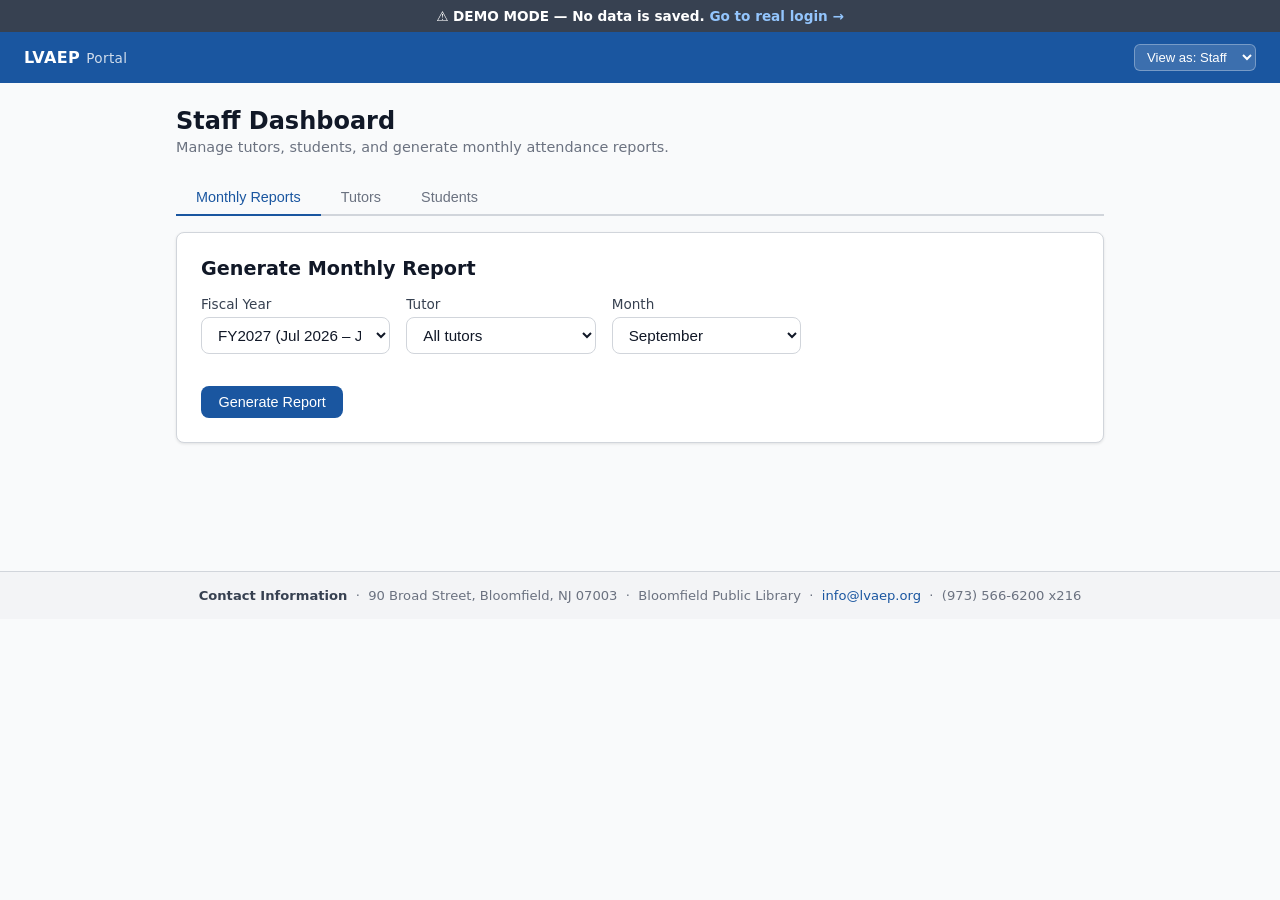
==== demo.html @ 6a12fb8d "Initial commit: LVAEP tutor portal" ====
<!DOCTYPE html>
<html lang="en">
<head>
  <meta charset="UTF-8" />
  <meta name="viewport" content="width=device-width, initial-scale=1.0" />
  <title>LVAEP — Demo</title>
  <link rel="stylesheet" href="css/styles.css" />
  <style>
    .demo-banner { background:#374151; color:#fff; text-align:center; padding:.5rem; font-size:.85rem; font-weight:600; }
    .tab-bar { display:flex; gap:0; border-bottom:2px solid var(--border); margin:1.5rem 0 1rem; }
    .tab-btn { background:none; border:none; padding:.6rem 1.25rem; font-size:.9rem; font-weight:500; cursor:pointer; color:var(--gray); border-bottom:2px solid transparent; margin-bottom:-2px; transition:color .15s,border-color .15s; }
    .tab-btn.active { color:var(--blue); border-bottom-color:var(--blue); }
    .tab-panel { display:none; }
    .tab-panel.active { display:block; }

    /* Session type pills */
    .type-pill { display:inline-block; padding:.1rem .45rem; border-radius:4px; font-size:.75rem; font-weight:500; }
    .type-hours { background:#dbeafe; color:#1e40af; }
    .type-ta    { background:#fef3c7; color:#92400e; }
    .type-sa    { background:#ffe4e6; color:#9f1239; }
    .type-h     { background:#d1fae5; color:#065f46; }

    /* Contact footer */
    .contact-footer {
      background:#f3f4f6;
      border-top:1px solid var(--border);
      text-align:center;
      padding:1rem;
      font-size:.82rem;
      color:var(--gray);
      margin-top:3rem;
    }
    .contact-footer strong { color:#374151; }

    /* Reminder banner */
    .reminder-banner {
      background:#eff6ff;
      border:1px solid #bfdbfe;
      border-radius:var(--radius);
      padding:.75rem 1rem;
      font-size:.85rem;
      color:#1e40af;
      margin-top:1rem;
    }

    /* Stopped panel */
    .stopped-panel {
      background:#fff1f2;
      border:1px solid #fecdd3;
      border-radius:var(--radius);
      padding:1rem 1.25rem;
      margin-top:1rem;
    }
    .stopped-panel h4 { color:#9f1239; margin-bottom:.5rem; font-size:.95rem; }

    /* Achievement star marker */
    .ach-star { color:var(--blue); font-weight:700; margin-right:.15rem; font-size:.8rem; }

    @media print {
      .demo-banner, nav, .tab-bar, .no-print, .reminder-banner { display:none !important; }
      .tab-panel { display:block !important; }
      body { background:white; }
      .contact-footer { position:fixed; bottom:0; width:100%; }
    }
  </style>
</head>
<body>

<div class="demo-banner">⚠ DEMO MODE — No data is saved. <a href="index.html" style="color:#93c5fd;">Go to real login →</a></div>

<nav>
  <div class="brand">LVAEP<span>Portal</span></div>
  <div class="nav-right">
    <span id="nav-user"></span>
    <select id="demo-role-switch" style="background:rgba(255,255,255,.15);border:1px solid rgba(255,255,255,.3);color:#fff;border-radius:6px;padding:.25rem .5rem;font-size:.82rem;cursor:pointer;">
      <option value="admin">View as: Staff</option>
      <option value="tutor">View as: Tutor</option>
    </select>
  </div>
</nav>

<!-- ── TUTOR VIEW ───────────────────────────────────────────────────────────── -->
<div id="view-tutor" style="display:none;">
  <div class="page-wrap">
    <div class="page-header">
      <h1>Welcome, Maria Lopez</h1>
      <p>Fiscal Year FY2027 &nbsp;·&nbsp; Log your sessions below and track student progress.</p>
    </div>

    <!-- Log a Session -->
    <div class="card mt-2">
      <h2>Log a Session</h2>
      <form id="demo-log-form">
        <div class="form-row">
          <div class="form-group">
            <label>Student</label>
            <select id="demo-student" class="form-control">
              <option value="">— select student —</option>
              <option>Carlos Rivera</option>
              <option>Aisha Patel</option>
              <option>James Okafor</option>
            </select>
          </div>
          <div class="form-group">
            <label>Date</label>
            <input id="demo-date" type="date" class="form-control" />
          </div>
          <div class="form-group">
            <label>Session Type</label>
            <select id="demo-type" class="form-control">
              <option value="hours">Hours tutored</option>
              <option value="TA">TA — Tutor Absent</option>
              <option value="SA">SA — Student Absent</option>
              <option value="H">H — Holiday</option>
            </select>
          </div>
          <div class="form-group" id="hours-group">
            <label>Hours</label>
            <input id="demo-hours" type="number" class="form-control" min="0.25" max="12" step="0.25" placeholder="e.g. 1.5" />
          </div>
        </div>
        <div class="form-row">
          <div class="form-group">
            <label>Tutoring Site</label>
            <input id="demo-site" type="text" class="form-control" placeholder="e.g. Bloomfield Public Library" />
          </div>
          <div class="form-group">
            <label>Start Time</label>
            <input id="demo-time-start" type="time" class="form-control" />
          </div>
          <div class="form-group">
            <label>End Time</label>
            <input id="demo-time-end" type="time" class="form-control" />
          </div>
        </div>
        <button type="submit" class="btn btn-primary">Log Session</button>
      </form>
    </div>

    <!-- Reminder note from original form -->
    <div class="reminder-banner">
      <strong>Reminder:</strong> Please consider adding extra time to all meetings, coordinating an extra session whenever possible, and regularly assigning homework (give your students credit for all completed work.)
    </div>

    <!-- Recent Sessions -->
    <div class="card mt-2">
      <div class="flex items-center justify-between" style="margin-bottom:1rem;">
        <h2 style="margin:0;">Recent Sessions</h2>
        <div class="flex gap-1 items-center">
          <select class="form-control" style="width:auto;padding:.35rem .6rem;font-size:.85rem;">
            <option>All students</option>
            <option>Carlos Rivera</option>
            <option>Aisha Patel</option>
            <option>James Okafor</option>
          </select>
          <select class="form-control" style="width:auto;padding:.35rem .6rem;font-size:.85rem;">
            <option>All months</option>
            <option>July</option><option>August</option><option>September</option>
          </select>
        </div>
      </div>
      <div class="table-wrap">
        <table id="demo-sessions-table">
          <thead><tr><th>Date</th><th>Student</th><th>Type</th><th>Hours</th><th>Site</th><th>Time</th><th>Month</th><th class="no-print"></th></tr></thead>
          <tbody id="demo-sessions-body">
            <tr><td>Sep 20, 2026</td><td>Carlos Rivera</td><td><span class="type-pill type-hours">Hours</span></td><td>1.5</td><td>Bloomfield Library</td><td>10:00–11:30</td><td>September</td><td><button class="btn btn-ghost btn-sm">Delete</button></td></tr>
            <tr><td>Sep 18, 2026</td><td>Aisha Patel</td><td><span class="type-pill type-hours">Hours</span></td><td>2.0</td><td>Bloomfield Library</td><td>2:00–4:00</td><td>September</td><td><button class="btn btn-ghost btn-sm">Delete</button></td></tr>
            <tr><td>Sep 15, 2026</td><td>James Okafor</td><td><span class="type-pill type-sa">SA</span></td><td>—</td><td>Bloomfield Library</td><td>—</td><td>September</td><td><button class="btn btn-ghost btn-sm">Delete</button></td></tr>
            <tr><td>Aug 28, 2026</td><td>Carlos Rivera</td><td><span class="type-pill type-hours">Hours</span></td><td>2.0</td><td>Bloomfield Library</td><td>10:00–12:00</td><td>August</td><td><button class="btn btn-ghost btn-sm">Delete</button></td></tr>
            <tr><td>Aug 21, 2026</td><td>Aisha Patel</td><td><span class="type-pill type-ta">TA</span></td><td>—</td><td>—</td><td>—</td><td>August</td><td><button class="btn btn-ghost btn-sm">Delete</button></td></tr>
          </tbody>
        </table>
      </div>
    </div>

    <!-- Student Achievements + Stopped -->
    <div class="card mt-2">
      <h2>Student Achievements</h2>
      <p class="text-sm text-gray" style="margin-bottom:.5rem;">Select a student to view and update their goal achievements.</p>
      <p class="text-sm text-gray" style="margin-bottom:1rem;">Goals marked with <span class="ach-star">★</span> are priority outcomes tracked by LVAEP.</p>
      <div class="flex gap-1 items-center mt-1" style="margin-bottom:1rem;">
        <select id="ach-student-select" class="form-control" style="max-width:280px;">
          <option value="">— select student —</option>
          <option>Carlos Rivera</option>
          <option>Aisha Patel</option>
          <option>James Okafor</option>
        </select>
        <button class="btn btn-ghost btn-sm" id="ach-load-btn">Load</button>
      </div>
      <div id="ach-panel" style="display:none;">
        <div id="ach-form-inner"></div>

        <!-- STOPPED section -->
        <div class="stopped-panel">
          <h4>STOPPED</h4>
          <label class="ach-item" style="margin-bottom:.75rem;">
            <input type="checkbox" id="stopped-check" />
            <span>Student is no longer being tutored — notify the office ASAP.</span>
          </label>
          <div class="form-group mt-1" id="stopped-reason-group" style="display:none;">
            <label>Reason</label>
            <input type="text" class="form-control" id="stopped-reason" placeholder="Enter reason…" />
          </div>
        </div>

        <div class="flex gap-1 mt-2">
          <button class="btn btn-success" id="ach-save-btn">Save Achievements</button>
        </div>
      </div>
    </div>

  </div>

  <!-- Contact footer -->
  <div class="contact-footer">
    <strong>Contact Information</strong> &nbsp;·&nbsp;
    90 Broad Street, Bloomfield, NJ 07003 &nbsp;·&nbsp;
    Bloomfield Public Library &nbsp;·&nbsp;
    <a href="mailto:info@lvaep.org">info@lvaep.org</a> &nbsp;·&nbsp;
    (973) 566-6200 x216
  </div>
</div>

<!-- ── ADMIN VIEW ───────────────────────────────────────────────────────────── -->
<div id="view-admin" style="display:none;">
  <div class="page-wrap">
    <div class="page-header">
      <h1>Staff Dashboard</h1>
      <p>Manage tutors, students, and generate monthly attendance reports.</p>
    </div>

    <div class="tab-bar">
      <button class="tab-btn active" data-tab="reports">Monthly Reports</button>
      <button class="tab-btn" data-tab="tutors">Tutors</button>
      <button class="tab-btn" data-tab="students">Students</button>
    </div>

    <!-- Reports -->
    <div class="tab-panel active" id="tab-reports">
      <div class="card">
        <h2>Generate Monthly Report</h2>
        <div class="form-row" style="max-width:600px;margin-bottom:1rem;">
          <div class="form-group">
            <label>Fiscal Year</label>
            <select class="form-control"><option>FY2027 (Jul 2026 – Jun 2027)</option></select>
          </div>
          <div class="form-group">
            <label>Tutor</label>
            <select class="form-control">
              <option>All tutors</option>
              <option>Maria Lopez</option>
              <option>David Kim</option>
              <option>Sarah Chen</option>
              <option>Robert Nunez</option>
            </select>
          </div>
          <div class="form-group">
            <label>Month</label>
            <select class="form-control" id="demo-month-sel">
              <option>Full year</option>
              <option>July</option><option>August</option><option selected>September</option>
              <option>October</option><option>November</option><option>December</option>
              <option>January</option><option>February</option><option>March</option>
              <option>April</option><option>May</option><option>June</option>
            </select>
          </div>
        </div>
        <div class="flex gap-1">
          <button class="btn btn-primary" id="demo-gen-btn">Generate Report</button>
          <button class="btn btn-ghost no-print" id="demo-print-btn" style="display:none;">Print / Save PDF</button>
        </div>
      </div>
      <div id="demo-report-output" style="margin-top:1rem;"></div>
    </div>

    <!-- Tutors -->
    <div class="tab-panel" id="tab-tutors">
      <div class="flex justify-between items-center" style="margin-bottom:1rem;">
        <h2 style="margin:0;">Tutors</h2>
        <button class="btn btn-primary no-print" onclick="alert('In the real app, this opens a form to create a tutor login account.')">+ Add Tutor</button>
      </div>
      <div class="card table-wrap">
        <table>
          <thead><tr><th>Name</th><th>Email</th><th>Students</th><th class="no-print"></th></tr></thead>
          <tbody>
            <tr><td><strong>Maria Lopez</strong></td><td>maria@example.com</td><td><span class="badge badge-blue">3 students</span></td><td class="no-print"><button class="btn btn-ghost btn-sm">Manage</button></td></tr>
            <tr><td><strong>David Kim</strong></td><td>david@example.com</td><td><span class="badge badge-blue">3 students</span></td><td class="no-print"><button class="btn btn-ghost btn-sm">Manage</button></td></tr>
            <tr><td><strong>Sarah Chen</strong></td><td>sarah@example.com</td><td><span class="badge badge-blue">3 students</span></td><td class="no-print"><button class="btn btn-ghost btn-sm">Manage</button></td></tr>
            <tr><td><strong>Robert Nunez</strong></td><td>robert@example.com</td><td><span class="badge badge-blue">2 students</span></td><td class="no-print"><button class="btn btn-ghost btn-sm">Manage</button></td></tr>
          </tbody>
        </table>
      </div>
    </div>

    <!-- Students -->
    <div class="tab-panel" id="tab-students">
      <div class="flex justify-between items-center" style="margin-bottom:1rem;">
        <h2 style="margin:0;">Students</h2>
        <button class="btn btn-primary no-print" onclick="alert('In the real app, this opens a form to add a student and assign them to a tutor.')">+ Add Student</button>
      </div>
      <div class="card table-wrap">
        <table>
          <thead><tr><th>Name</th><th>Tutor</th><th>Status</th><th>Stopped Reason</th><th class="no-print"></th></tr></thead>
          <tbody>
            <tr><td><strong>Carlos Rivera</strong></td><td>Maria Lopez</td><td><span class="badge badge-green">Active</span></td><td>—</td><td class="no-print"><button class="btn btn-ghost btn-sm">Edit</button></td></tr>
            <tr><td><strong>Aisha Patel</strong></td><td>Maria Lopez</td><td><span class="badge badge-green">Active</span></td><td>—</td><td class="no-print"><button class="btn btn-ghost btn-sm">Edit</button></td></tr>
            <tr><td><strong>James Okafor</strong></td><td>Maria Lopez</td><td><span class="badge badge-green">Active</span></td><td>—</td><td class="no-print"><button class="btn btn-ghost btn-sm">Edit</button></td></tr>
            <tr><td><strong>Priya Nair</strong></td><td>David Kim</td><td><span class="badge badge-green">Active</span></td><td>—</td><td class="no-print"><button class="btn btn-ghost btn-sm">Edit</button></td></tr>
            <tr><td><strong>Luis Morales</strong></td><td>David Kim</td><td><span class="badge badge-green">Active</span></td><td>—</td><td class="no-print"><button class="btn btn-ghost btn-sm">Edit</button></td></tr>
            <tr><td><strong>Fatima Hassan</strong></td><td>David Kim</td><td><span class="badge badge-red">Stopped</span></td><td class="text-gray text-sm">Relocated out of state</td><td class="no-print"><button class="btn btn-ghost btn-sm">Edit</button></td></tr>
            <tr><td><strong>Kevin Tran</strong></td><td>Sarah Chen</td><td><span class="badge badge-green">Active</span></td><td>—</td><td class="no-print"><button class="btn btn-ghost btn-sm">Edit</button></td></tr>
            <tr><td><strong>Amara Diallo</strong></td><td>Sarah Chen</td><td><span class="badge badge-green">Active</span></td><td>—</td><td class="no-print"><button class="btn btn-ghost btn-sm">Edit</button></td></tr>
            <tr><td><strong>Min-Jun Lee</strong></td><td>Sarah Chen</td><td><span class="badge badge-green">Active</span></td><td>—</td><td class="no-print"><button class="btn btn-ghost btn-sm">Edit</button></td></tr>
            <tr><td><strong>Rosa Gutierrez</strong></td><td>Robert Nunez</td><td><span class="badge badge-green">Active</span></td><td>—</td><td class="no-print"><button class="btn btn-ghost btn-sm">Edit</button></td></tr>
            <tr><td><strong>Dimitri Volkov</strong></td><td>Robert Nunez</td><td><span class="badge badge-green">Active</span></td><td>—</td><td class="no-print"><button class="btn btn-ghost btn-sm">Edit</button></td></tr>
          </tbody>
        </table>
      </div>
    </div>
  </div>

  <!-- Contact footer -->
  <div class="contact-footer">
    <strong>Contact Information</strong> &nbsp;·&nbsp;
    90 Broad Street, Bloomfield, NJ 07003 &nbsp;·&nbsp;
    Bloomfield Public Library &nbsp;·&nbsp;
    <a href="mailto:info@lvaep.org">info@lvaep.org</a> &nbsp;·&nbsp;
    (973) 566-6200 x216
  </div>
</div>

<script>
// ── Achievement goals — starred (*) = priority outcomes ───────────────────────
const ACH_GOALS = {
  "A. Economic": [
    { label:"Enter Employment",    star:true  },
    { label:"Retain Employment",   star:true  },
    { label:"Leave public assistance", star:false }
  ],
  "B. Educational": [
    { label:"Achieve work-based project learner goal",    star:false },
    { label:"Enter Occupational Skills Training Program", star:true  },
    { label:"Enter Postsecondary Education",              star:true  },
    { label:"Obtain High School Diploma",                 star:true  }
  ],
  "C. Family": [
    { label:"Help more frequently with school",                   star:false },
    { label:"Increase contact with child(ren)'s teachers",        star:false },
    { label:"More involvement in child(ren)'s school activities", star:false },
    { label:"Purchase books or magazines",                        star:false },
    { label:"Read to child(ren)",                                 star:false },
    { label:"Visit the library (with/for child(ren))",            star:false }
  ],
  "D. Societal/Community": [
    { label:"Obtain citizenship",                      star:true  },
    { label:"Achieve civics skills",                   star:false },
    { label:"Increase involvement in community activities", star:false },
    { label:"Vote or register to vote",                star:false }
  ],
  "E. Other(s)": []
};

// ── Demo grid data ─────────────────────────────────────────────────────────────
const DEMO_GRID = {
  "Carlos Rivera": {
    September:{ 10:"1.5", 20:"1.5" },
    August:   { 7:"1.5", 28:"2.0" },
    July:     { 15:"2.0" }
  },
  "Aisha Patel": {
    September:{ 18:"2.0" },
    August:   { 21:"SA" },
    July:     { 8:"1.5", 30:"2.0" }
  },
  "James Okafor": {
    September:{ 15:"SA" },
    August:   { 14:"2.0" },
    July:     { 1:"2.0", 22:"1.5", 4:"H" }
  }
};

// ── Role switch ────────────────────────────────────────────────────────────────
function showView(role) {
  document.getElementById("view-tutor").style.display = role === "tutor" ? "block" : "none";
  document.getElementById("view-admin").style.display = role === "admin" ? "block" : "none";
}
document.getElementById("demo-role-switch").addEventListener("change", e => showView(e.target.value));
showView("admin");

document.getElementById("demo-date").value = new Date().toISOString().split("T")[0];

// ── Show/hide hours field based on session type ────────────────────────────────
document.getElementById("demo-type").addEventListener("change", e => {
  document.getElementById("hours-group").style.display = e.target.value === "hours" ? "" : "none";
});

// ── Log session ────────────────────────────────────────────────────────────────
document.getElementById("demo-log-form").addEventListener("submit", e => {
  e.preventDefault();
  const student   = document.getElementById("demo-student").value;
  const date      = document.getElementById("demo-date").value;
  const type      = document.getElementById("demo-type").value;
  const hours     = document.getElementById("demo-hours").value;
  const site      = document.getElementById("demo-site").value || "—";
  const timeStart = document.getElementById("demo-time-start").value;
  const timeEnd   = document.getElementById("demo-time-end").value;
  if (!student) return;
  if (type === "hours" && !hours) return;

  const d = new Date(date + "T12:00:00");
  const mo = ["July","August","September","October","November","December","January","February","March","April","May","June"][
    d.getMonth() >= 6 ? d.getMonth() - 6 : d.getMonth() + 6
  ];
  const dateStr = d.toLocaleDateString("en-US",{month:"short",day:"numeric",year:"numeric"});
  const timeStr = timeStart && timeEnd ? `${timeStart}–${timeEnd}` : "—";

  const typeMap = {
    hours: `<span class="type-pill type-hours">Hours</span>`,
    TA:    `<span class="type-pill type-ta">TA</span>`,
    SA:    `<span class="type-pill type-sa">SA</span>`,
    H:     `<span class="type-pill type-h">H</span>`
  };

  const tbody = document.getElementById("demo-sessions-body");
  const row = document.createElement("tr");
  row.innerHTML = `<td>${dateStr}</td><td>${student}</td><td>${typeMap[type]}</td><td>${type === "hours" ? hours : "—"}</td><td>${site}</td><td>${timeStr}</td><td>${mo}</td><td><button class="btn btn-ghost btn-sm">Delete</button></td>`;
  tbody.insertBefore(row, tbody.firstChild);

  if (type === "hours") document.getElementById("demo-hours").value = "";

  const btn = e.target.querySelector("button[type=submit]");
  btn.textContent = "✓ Logged!";
  btn.style.background = "var(--green)";
  setTimeout(() => { btn.textContent = "Log Session"; btn.style.background = ""; }, 1800);
});

document.getElementById("demo-sessions-body").addEventListener("click", e => {
  if (e.target.textContent === "Delete") e.target.closest("tr").remove();
});

// ── Achievements ───────────────────────────────────────────────────────────────
document.getElementById("ach-load-btn").addEventListener("click", () => {
  const sid = document.getElementById("ach-student-select").value;
  if (!sid) return;
  const inner = document.getElementById("ach-form-inner");
  const preChecked = { "A. Economic__0": true, "B. Educational__3": true };

  inner.innerHTML = Object.entries(ACH_GOALS).map(([cat, goals]) => `
    <div class="ach-section">
      <h4>${cat}</h4>
      <div class="ach-grid">
        ${goals.map((g, i) => `
          <label class="ach-item">
            <input type="checkbox" ${preChecked[`${cat}__${i}`] ? "checked" : ""} />
            ${g.star ? `<span class="ach-star">★</span>` : ""}${g.label}
          </label>`).join("")}
        ${cat === "E. Other(s)" ? `<div class="form-group mt-1" style="margin:0"><input type="text" class="form-control" placeholder="Describe other goal…" /></div>` : ""}
      </div>
    </div>`).join("");

  document.getElementById("ach-panel").style.display = "block";
  document.getElementById("stopped-check").checked = false;
  document.getElementById("stopped-reason-group").style.display = "none";
});

document.getElementById("stopped-check").addEventListener("change", e => {
  document.getElementById("stopped-reason-group").style.display = e.target.checked ? "block" : "none";
});

document.getElementById("ach-save-btn").addEventListener("click", () => {
  const btn = document.getElementById("ach-save-btn");
  btn.textContent = "✓ Saved!";
  btn.style.background = "#1a7a4a";
  setTimeout(() => { btn.textContent = "Save Achievements"; btn.style.background = ""; }, 1800);
});

// ── Admin tabs ─────────────────────────────────────────────────────────────────
document.querySelectorAll(".tab-btn").forEach(btn => {
  btn.addEventListener("click", () => {
    document.querySelectorAll(".tab-btn,.tab-panel").forEach(el => el.classList.remove("active"));
    btn.classList.add("active");
    document.getElementById(`tab-${btn.dataset.tab}`).classList.add("active");
  });
});

// ── Generate report ────────────────────────────────────────────────────────────
document.getElementById("demo-gen-btn").addEventListener("click", () => {
  const output   = document.getElementById("demo-report-output");
  const printBtn = document.getElementById("demo-print-btn");
  const month    = document.getElementById("demo-month-sel").value;
  const months   = month === "Full year"
    ? ["July","August","September","October","November","December","January","February","March","April","May","June"]
    : [month];

  // Legend
  let html = `
    <div class="alert alert-info" style="margin-bottom:1rem;font-size:.82rem;">
      <strong>Key:</strong> &nbsp; Numbers = hours tutored &nbsp;·&nbsp;
      <span class="type-pill type-ta">TA</span> Tutor Absent &nbsp;·&nbsp;
      <span class="type-pill type-sa">SA</span> Student Absent &nbsp;·&nbsp;
      <span class="type-pill type-h">H</span> Holiday
    </div>
    <div class="card" style="margin-bottom:1rem;">
      <div class="flex justify-between items-center" style="margin-bottom:.75rem;">
        <h2 style="margin:0;">Tutor: Maria Lopez</h2>
        <span class="badge badge-blue">Tutoring Site: Bloomfield Public Library</span>
      </div>`;

  Object.entries(DEMO_GRID).forEach(([student, byMonth]) => {
    const colTotals = {};
    months.forEach(m => colTotals[m] = 0);

    html += `<div style="margin-bottom:1.5rem;">
      <h3 style="margin-bottom:.5rem;">Student: ${student}</h3>
      <div class="table-wrap"><table class="report-table">
        <thead><tr><th>Day</th>${months.map(m=>`<th>${m}</th>`).join("")}<th>Total</th></tr></thead>
        <tbody>`;

    for (let d = 1; d <= 31; d++) {
      let rowTotal = 0;
      const cells = months.map(m => {
        const v = byMonth[m]?.[d];
        if (!v) return `<td></td>`;
        const num = parseFloat(v);
        if (!isNaN(num)) { colTotals[m] += num; rowTotal += num; return `<td>${v}</td>`; }
        // TA / SA / H
        const cls = v === "TA" ? "type-ta" : v === "SA" ? "type-sa" : "type-h";
        return `<td><span class="type-pill ${cls}" style="font-size:.7rem;padding:.05rem .3rem;">${v}</span></td>`;
      }).join("");
      html += `<tr><td>${d}</td>${cells}<td>${rowTotal || ""}</td></tr>`;
    }

    const grand = Object.values(colTotals).reduce((a,v)=>a+v,0);
    html += `<tr class="total-row"><td>Total</td>${months.map(m=>`<td>${colTotals[m]||""}</td>`).join("")}<td>${grand}</td></tr>`;
    html += `</tbody></table></div></div>`;
  });

  html += `</div>
    <p style="font-size:.8rem;color:var(--gray);margin-top:.5rem;">
      Please consider adding extra time to all meetings, coordinating an extra session whenever possible, and regularly assigning homework (give your students credit for all completed work.)
    </p>`;

  output.innerHTML = html;
  printBtn.style.display = "inline-flex";
});

document.getElementById("demo-print-btn").addEventListener("click", () => window.print());
</script>
</body>
</html>
---- css/styles.css ----
/* ── Reset & base ─────────────────────────────────────────────── */
*, *::before, *::after { box-sizing: border-box; margin: 0; padding: 0; }

:root {
  --blue:    #1a56a0;
  --blue-lt: #e8f0fb;
  --green:   #1a7a4a;
  --red:     #c0392b;
  --gray:    #6b7280;
  --border:  #d1d5db;
  --bg:      #f9fafb;
  --white:   #ffffff;
  --shadow:  0 1px 3px rgba(0,0,0,.10);
  --radius:  8px;
  font-family: 'Segoe UI', system-ui, sans-serif;
}

body { background: var(--bg); color: #111827; min-height: 100vh; }

a { color: var(--blue); text-decoration: none; }
a:hover { text-decoration: underline; }

/* ── Layout ───────────────────────────────────────────────────── */
.page-wrap { max-width: 960px; margin: 0 auto; padding: 0 1rem 4rem; }

nav {
  background: var(--blue);
  color: #fff;
  padding: .75rem 1.5rem;
  display: flex;
  align-items: center;
  justify-content: space-between;
  gap: 1rem;
}
nav .brand { font-weight: 700; font-size: 1rem; letter-spacing: .02em; }
nav .brand span { font-weight: 400; opacity: .8; margin-left: .4rem; font-size: .85rem; }
nav .nav-right { display: flex; align-items: center; gap: 1rem; font-size: .9rem; }
nav .nav-right a { color: #fff; opacity: .85; }
nav .nav-right a:hover { opacity: 1; text-decoration: none; }
#nav-user { opacity: .75; font-size: .85rem; }

/* ── Cards ────────────────────────────────────────────────────── */
.card {
  background: var(--white);
  border: 1px solid var(--border);
  border-radius: var(--radius);
  padding: 1.5rem;
  box-shadow: var(--shadow);
}

/* ── Headings ─────────────────────────────────────────────────── */
h1 { font-size: 1.5rem; font-weight: 700; margin-bottom: .25rem; }
h2 { font-size: 1.2rem; font-weight: 600; margin-bottom: 1rem; }
h3 { font-size: 1rem; font-weight: 600; margin-bottom: .5rem; }
.page-header { margin: 1.5rem 0 1rem; }
.page-header p { color: var(--gray); font-size: .9rem; margin-top: .25rem; }

/* ── Buttons ──────────────────────────────────────────────────── */
.btn {
  display: inline-flex;
  align-items: center;
  gap: .4rem;
  padding: .5rem 1.1rem;
  border-radius: var(--radius);
  border: none;
  cursor: pointer;
  font-size: .9rem;
  font-weight: 500;
  transition: filter .15s;
}
.btn:hover { filter: brightness(.92); }
.btn-primary { background: var(--blue); color: #fff; }
.btn-success { background: var(--green); color: #fff; }
.btn-danger  { background: var(--red);  color: #fff; }
.btn-ghost   { background: transparent; border: 1px solid var(--border); color: #374151; }
.btn-sm { padding: .3rem .75rem; font-size: .8rem; }
.btn:disabled { opacity: .5; cursor: not-allowed; }

/* ── Forms ────────────────────────────────────────────────────── */
.form-group { margin-bottom: 1rem; }
.form-group label { display: block; font-size: .85rem; font-weight: 500; margin-bottom: .3rem; color: #374151; }
.form-control {
  width: 100%;
  padding: .5rem .75rem;
  border: 1px solid var(--border);
  border-radius: var(--radius);
  font-size: .95rem;
  background: var(--white);
  color: #111827;
  transition: border-color .15s;
}
.form-control:focus { outline: none; border-color: var(--blue); box-shadow: 0 0 0 3px rgba(26,86,160,.12); }
.form-row { display: grid; gap: 1rem; grid-template-columns: repeat(auto-fit, minmax(160px, 1fr)); }

/* ── Tables ───────────────────────────────────────────────────── */
.table-wrap { overflow-x: auto; }
table { width: 100%; border-collapse: collapse; font-size: .9rem; }
thead th {
  background: var(--blue);
  color: #fff;
  text-align: left;
  padding: .6rem .75rem;
  font-weight: 600;
  font-size: .8rem;
  text-transform: uppercase;
  letter-spacing: .04em;
}
tbody tr:nth-child(odd) { background: var(--blue-lt); }
tbody tr:nth-child(even) { background: var(--white); }
tbody td { padding: .55rem .75rem; border-bottom: 1px solid var(--border); vertical-align: top; }
tbody tr:hover { background: #dbeafe; }

/* ── Badges / pills ───────────────────────────────────────────── */
.badge {
  display: inline-block;
  padding: .15rem .5rem;
  border-radius: 999px;
  font-size: .75rem;
  font-weight: 400;
}
.badge-green  { background: #d1fae5; color: #065f46; }
.badge-blue   { background: #dbeafe; color: #1e40af; }
.badge-gray   { background: #f3f4f6; color: #374151; }
.badge-red    { background: #fee2e2; color: #991b1b; }

/* ── Alert ────────────────────────────────────────────────────── */
.alert { padding: .75rem 1rem; border-radius: var(--radius); font-size: .9rem; margin-bottom: 1rem; }
.alert-error   { background: #fee2e2; color: #991b1b; border: 1px solid #fca5a5; }
.alert-success { background: #d1fae5; color: #065f46; border: 1px solid #6ee7b7; }
.alert-info    { background: var(--blue-lt); color: #1e40af; border: 1px solid #93c5fd; }

/* ── Login page ───────────────────────────────────────────────── */
.login-outer {
  min-height: 100vh;
  display: flex;
  align-items: center;
  justify-content: center;
  background: linear-gradient(135deg, #1a56a0 0%, #1a3a6a 100%);
  padding: 1rem;
}
.login-box { width: 100%; max-width: 400px; }
.login-logo {
  text-align: center;
  color: #fff;
  margin-bottom: 1.5rem;
}
.login-logo h1 { font-size: 1.3rem; }
.login-logo p  { opacity: .75; font-size: .85rem; margin-top: .25rem; }

/* ── Modal ────────────────────────────────────────────────────── */
.modal-overlay {
  position: fixed; inset: 0;
  background: rgba(0,0,0,.45);
  display: flex; align-items: center; justify-content: center;
  z-index: 100; padding: 1rem;
}
.modal-overlay.hidden { display: none; }
.modal {
  background: var(--white);
  border-radius: var(--radius);
  padding: 1.75rem;
  width: 100%; max-width: 480px;
  box-shadow: 0 10px 30px rgba(0,0,0,.2);
}
.modal-header { display: flex; justify-content: space-between; align-items: center; margin-bottom: 1.25rem; }
.modal-close { background: none; border: none; font-size: 1.3rem; cursor: pointer; color: var(--gray); line-height: 1; }

/* ── Stats row ────────────────────────────────────────────────── */
.stats-row { display: grid; gap: 1rem; grid-template-columns: repeat(auto-fit, minmax(140px, 1fr)); margin-bottom: 1.5rem; }
.stat-card { background: var(--white); border: 1px solid var(--border); border-radius: var(--radius); padding: 1rem 1.25rem; box-shadow: var(--shadow); }
.stat-card .stat-val { font-size: 1.75rem; font-weight: 700; color: var(--blue); }
.stat-card .stat-lbl { font-size: .8rem; color: var(--gray); margin-top: .15rem; }

/* ── Report grid ──────────────────────────────────────────────── */
.report-table thead th { font-size: .75rem; padding: .4rem .5rem; }
.report-table tbody td { padding: .35rem .5rem; text-align: center; }
.report-table tbody td:first-child { text-align: left; font-weight: 600; }
.report-table .total-row td { font-weight: 700; background: #dbeafe !important; }

/* ── Achievements ─────────────────────────────────────────────── */
.ach-grid { display: grid; gap: .4rem; }
.ach-item { display: flex; align-items: center; gap: .5rem; font-size: .88rem; }
.ach-item input[type=checkbox] { width: 1rem; height: 1rem; accent-color: var(--blue); }
.ach-section { margin-bottom: 1rem; }
.ach-section h4 { font-size: .8rem; font-weight: 700; text-transform: uppercase; color: var(--gray); letter-spacing: .05em; margin-bottom: .4rem; border-bottom: 1px solid var(--border); padding-bottom: .25rem; }

/* ── Misc ─────────────────────────────────────────────────────── */
.mt-1 { margin-top: .5rem; }
.mt-2 { margin-top: 1rem; }
.mt-3 { margin-top: 1.5rem; }
.flex  { display: flex; }
.gap-1 { gap: .5rem; }
.gap-2 { gap: 1rem; }
.items-center { align-items: center; }
.justify-between { justify-content: space-between; }
.text-gray { color: var(--gray); }
.text-sm { font-size: .85rem; }
.empty-state { text-align: center; padding: 3rem 1rem; color: var(--gray); }
.empty-state p { margin-top: .5rem; font-size: .9rem; }
.spinner { display: inline-block; width: 1.2rem; height: 1.2rem; border: 2px solid #fff; border-top-color: transparent; border-radius: 50%; animation: spin .6s linear infinite; }
@keyframes spin { to { transform: rotate(360deg); } }
.loading-full { min-height: 60vh; display: flex; align-items: center; justify-content: center; flex-direction: column; gap: 1rem; color: var(--gray); }
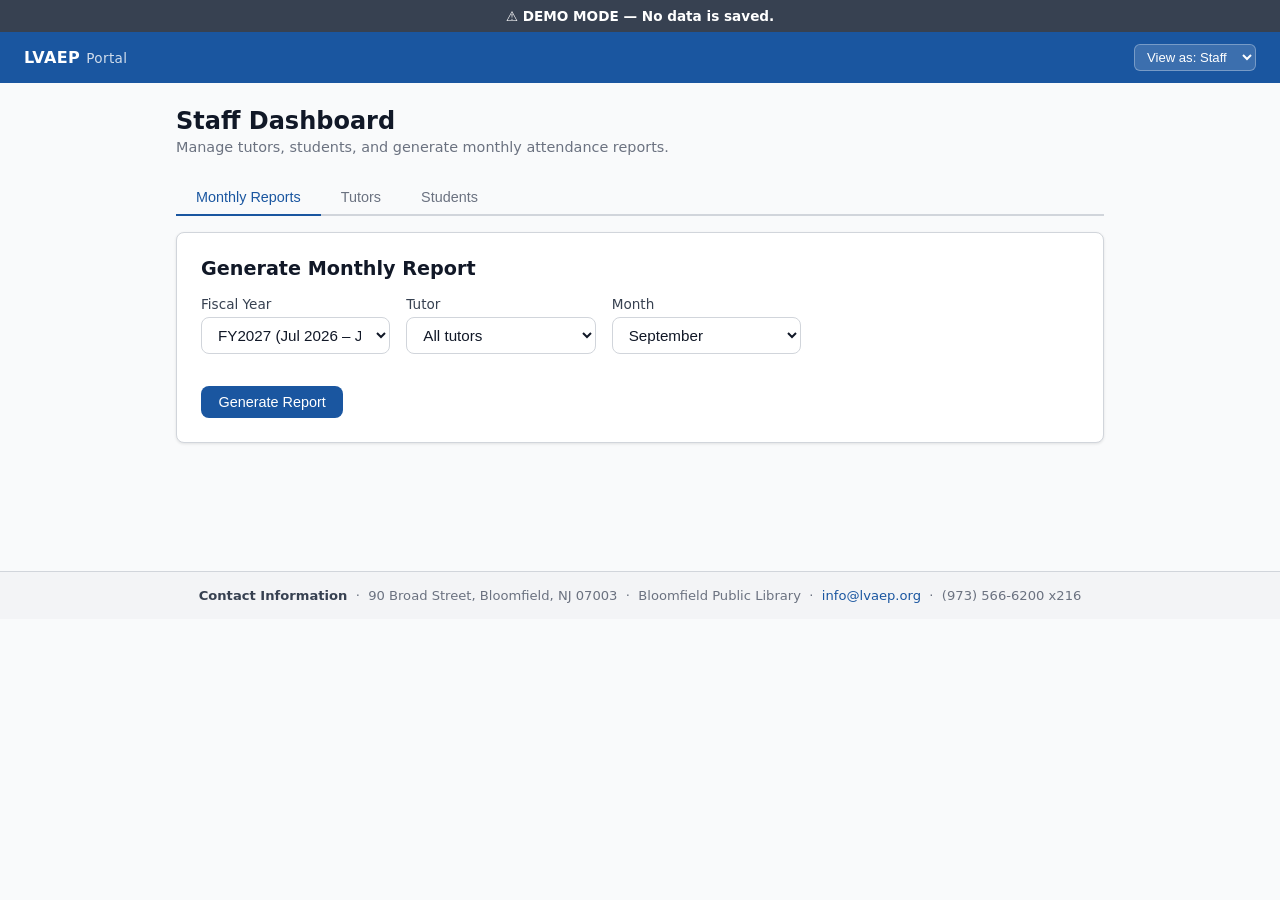
==== commit d6133303: "Set demo as default; hide login portal link" ====
--- a/demo.html
+++ b/demo.html
@@ -66,7 +66,7 @@
 </head>
 <body>
 
-<div class="demo-banner">⚠ DEMO MODE — No data is saved. <a href="index.html" style="color:#93c5fd;">Go to real login →</a></div>
+<div class="demo-banner">⚠ DEMO MODE — No data is saved.</div>
 
 <nav>
   <div class="brand">LVAEP<span>Portal</span></div>
@@ -494,12 +494,9 @@
 
   // Legend
   let html = `
-    <div class="alert alert-info" style="margin-bottom:1rem;font-size:.82rem;">
-      <strong>Key:</strong> &nbsp; Numbers = hours tutored &nbsp;·&nbsp;
-      <span class="type-pill type-ta">TA</span> Tutor Absent &nbsp;·&nbsp;
-      <span class="type-pill type-sa">SA</span> Student Absent &nbsp;·&nbsp;
-      <span class="type-pill type-h">H</span> Holiday
-    </div>
+    <p style="font-size:.82rem;color:var(--gray);margin-bottom:1rem;">
+      <strong style="color:#374151;">Key:</strong> &nbsp; Numbers = hours tutored &nbsp;·&nbsp; TA = Tutor Absent &nbsp;·&nbsp; SA = Student Absent &nbsp;·&nbsp; H = Holiday
+    </p>
     <div class="card" style="margin-bottom:1rem;">
       <div class="flex justify-between items-center" style="margin-bottom:.75rem;">
         <h2 style="margin:0;">Tutor: Maria Lopez</h2>
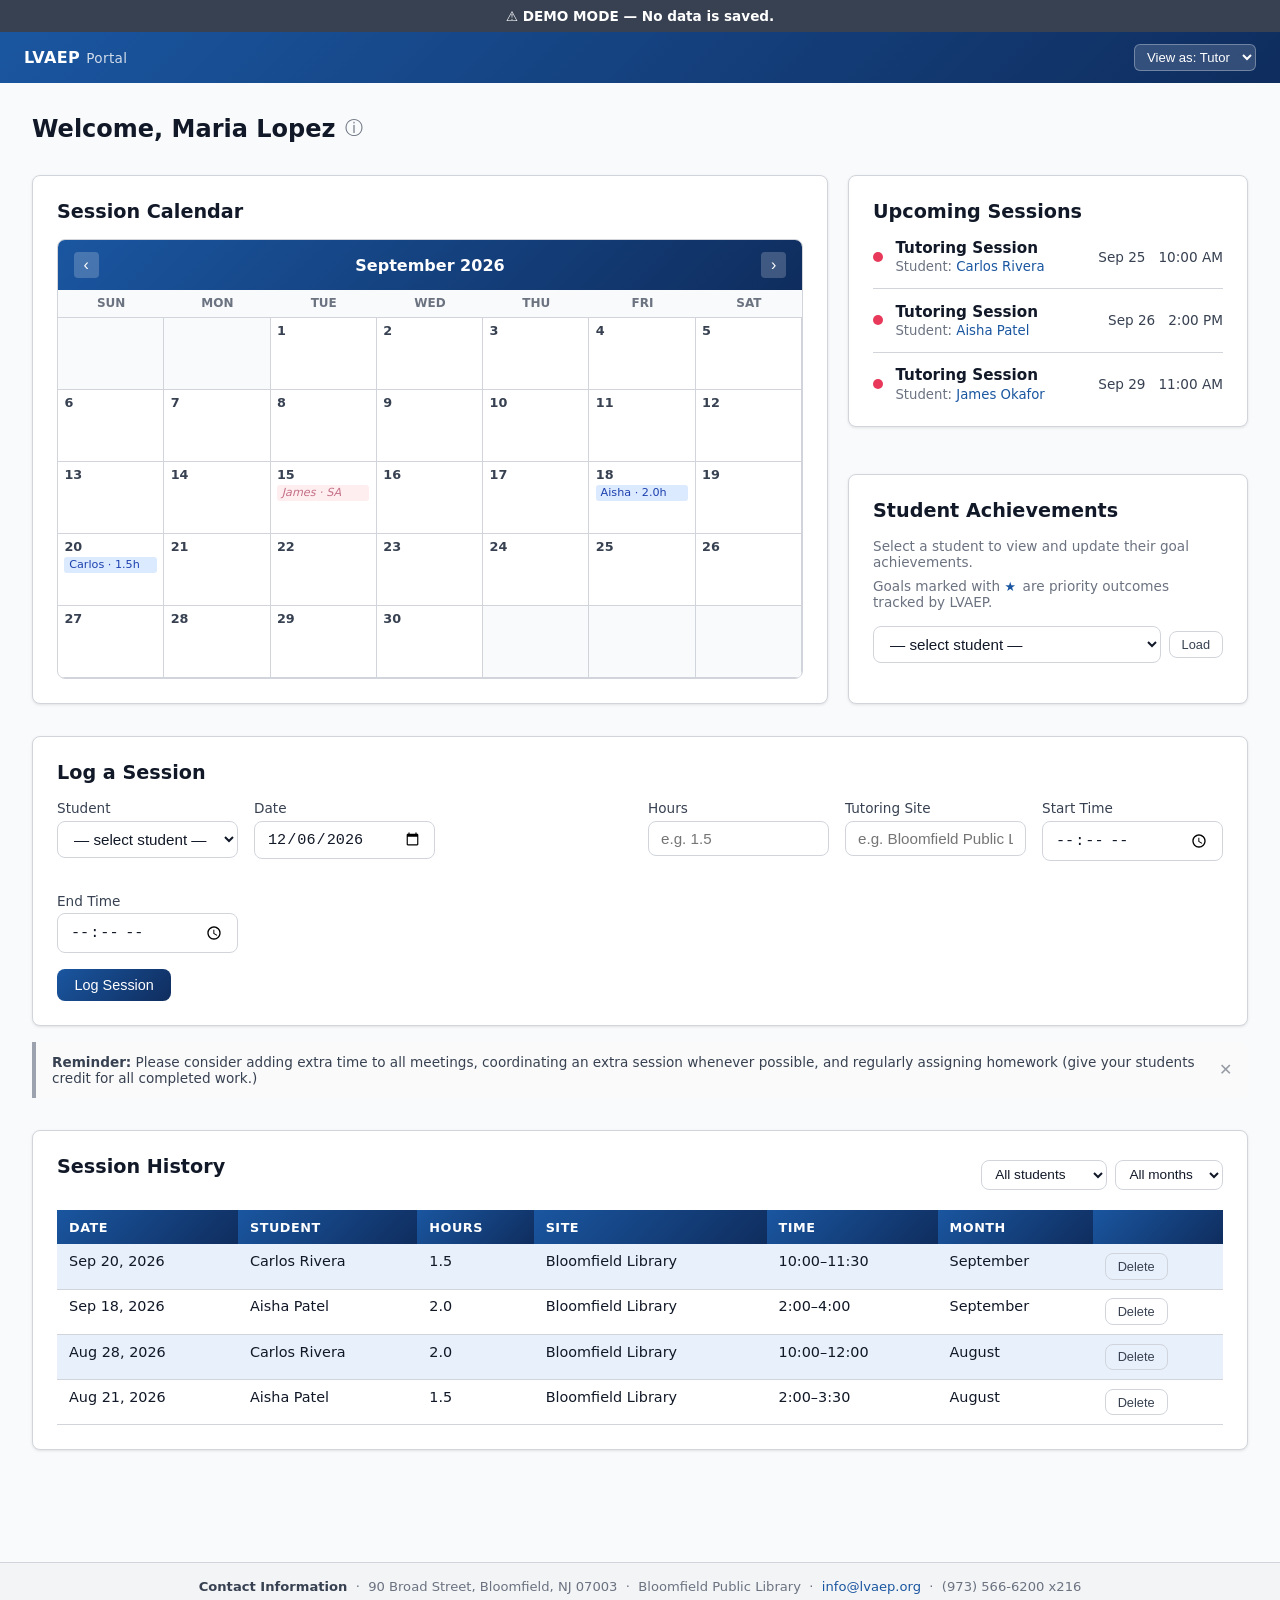
==== commit 900c316e: "Redesign reports, add schedule fields, email notify, and layout polish - Reports now yearly (full fi" ====
--- a/demo.html
+++ b/demo.html
@@ -20,41 +20,88 @@
     .type-sa    { background:#ffe4e6; color:#9f1239; }
     .type-h     { background:#d1fae5; color:#065f46; }
 
+    /* Approval status */
+    .status-pending  { background:#fef3c7; color:#92400e; }
+    .status-approved { background:#d1fae5; color:#065f46; }
+    .status-rejected { background:#fee2e2; color:#991b1b; }
+
+    /* Info button */
+    .info-btn-wrap { position:relative; display:inline-flex; align-items:center; }
+    .info-btn { background:none; border:none; font-size:1.1rem; color:var(--gray); cursor:pointer; line-height:1; padding:.1rem; }
+    .info-btn:hover { color:var(--blue); }
+    .info-tooltip { display:none; position:absolute; left:1.5rem; top:50%; transform:translateY(-50%); background:#1e293b; color:#fff; font-size:.8rem; padding:.4rem .75rem; border-radius:6px; white-space:nowrap; z-index:10; box-shadow:0 4px 12px rgba(0,0,0,.2); }
+    .info-tooltip.visible { display:block; }
+
+    /* Two-column calendar layout */
+    .cal-sidebar-layout { display:grid; grid-template-columns:1fr 400px; gap:1.25rem; align-items:stretch; width:100%; }
+    .cal-col { min-width:0; }
+    .sidebar-col { display:flex; flex-direction:column; justify-content:space-between; gap:0; }
+    @media (max-width:900px) { .cal-sidebar-layout { grid-template-columns:1fr; } }
+
+    /* Upcoming sessions */
+    .upcoming-item { display:flex; align-items:center; justify-content:space-between; padding:.85rem 0; border-bottom:1px solid var(--border); gap:1rem; }
+    .upcoming-item:last-child { border-bottom:none; padding-bottom:0; }
+    .upcoming-item:first-child { padding-top:0; }
+    .upcoming-left { display:flex; align-items:center; gap:.75rem; }
+    .upcoming-dot { width:.65rem; height:.65rem; border-radius:50%; background:#e8395a; flex-shrink:0; }
+    .upcoming-title { font-weight:600; font-size:.95rem; color:#111827; }
+    .upcoming-meta { font-size:.83rem; color:var(--gray); margin-top:.15rem; }
+    .upcoming-meta strong { color:var(--blue); font-weight:500; }
+    .upcoming-date { font-size:.85rem; color:#374151; white-space:nowrap; font-weight:500; }
+
+    /* Calendar */
+    .cal-wrap { background:#fff; border:1px solid var(--border); border-radius:var(--radius); overflow:hidden; }
+    .cal-header { display:flex; align-items:center; justify-content:space-between; padding:.75rem 1rem; background:linear-gradient(135deg, #1a56a0 0%, #0f2d5e 100%); color:#fff; }
+    .cal-header button { background:rgba(255,255,255,.2); border:none; color:#fff; border-radius:4px; padding:.25rem .6rem; cursor:pointer; font-size:1rem; }
+    .cal-grid { display:grid; grid-template-columns:repeat(7,1fr); }
+    .cal-dow { text-align:center; padding:.4rem; font-size:.75rem; font-weight:600; text-transform:uppercase; color:var(--gray); background:#f9fafb; border-bottom:1px solid var(--border); }
+    .cal-day { min-height:72px; padding:.3rem .4rem; border-right:1px solid var(--border); border-bottom:1px solid var(--border); cursor:pointer; transition:background .12s; position:relative; }
+    .cal-day:hover { background:#eff6ff; }
+    .cal-day:hover .cal-add { opacity:1; }
+    .cal-add { position:absolute; top:.25rem; right:.3rem; font-size:.9rem; color:var(--blue); opacity:0; transition:opacity .15s; line-height:1; font-weight:600; pointer-events:none; }
+
+    /* Quick-add popover */
+    .quick-popover {
+      position:absolute; z-index:200;
+      background:#fff; border:1px solid var(--border);
+      border-radius:var(--radius); padding:1rem;
+      box-shadow:0 8px 24px rgba(0,0,0,.15);
+      width:260px; display:none;
+    }
+    .quick-popover.visible { display:block; }
+    .quick-popover h4 { font-size:.9rem; font-weight:600; margin-bottom:.75rem; color:#111827; }
+    .quick-popover .form-group { margin-bottom:.6rem; }
+    .quick-popover label { font-size:.78rem; }
+    .quick-popover .form-control { font-size:.85rem; padding:.35rem .6rem; }
+    .quick-popover-footer { display:flex; gap:.5rem; margin-top:.75rem; }
+    .quick-popover-footer .btn { font-size:.8rem; padding:.35rem .75rem; }
+    .cal-day.other-month { background:#f9fafb; }
+    .cal-day.today { background:#eff6ff; }
+    .cal-day.today .cal-day-num { background:var(--blue); color:#fff; border-radius:50%; width:1.4rem; height:1.4rem; display:flex; align-items:center; justify-content:center; font-size:.8rem; }
+    .cal-day-num { font-size:.8rem; font-weight:600; color:#374151; margin-bottom:.2rem; }
+    .cal-event { font-size:.7rem; border-radius:3px; padding:.1rem .3rem; margin-bottom:.15rem; white-space:nowrap; overflow:hidden; text-overflow:ellipsis; }
+    .cal-event.hours { background:#dbeafe; color:#1e40af; }
+    .cal-event.ta    { background:#fef3c7; color:#92400e; }
+    .cal-event.sa    { background:#ffe4e6; color:#9f1239; }
+    .cal-event.h     { background:#d1fae5; color:#065f46; }
+    .cal-event.pending { opacity:.6; font-style:italic; }
+
     /* Contact footer */
-    .contact-footer {
-      background:#f3f4f6;
-      border-top:1px solid var(--border);
-      text-align:center;
-      padding:1rem;
-      font-size:.82rem;
-      color:var(--gray);
-      margin-top:3rem;
-    }
+    .contact-footer { background:#f3f4f6; border-top:1px solid var(--border); text-align:center; padding:1rem; font-size:.82rem; color:var(--gray); margin-top:3rem; }
     .contact-footer strong { color:#374151; }
 
     /* Reminder banner */
-    .reminder-banner {
-      background:#eff6ff;
-      border:1px solid #bfdbfe;
-      border-radius:var(--radius);
-      padding:.75rem 1rem;
-      font-size:.85rem;
-      color:#1e40af;
-      margin-top:1rem;
-    }
+    .reminder-banner { background:#fafafa; border-left:4px solid #9ca3af; border-radius:0 var(--radius) var(--radius) 0; padding:.75rem 1rem; font-size:.85rem; color:#374151; margin-top:1rem; }
 
     /* Stopped panel */
-    .stopped-panel {
-      background:#fff1f2;
-      border:1px solid #fecdd3;
-      border-radius:var(--radius);
-      padding:1rem 1.25rem;
-      margin-top:1rem;
-    }
+    .stopped-panel { background:#fff1f2; border:1px solid #fecdd3; border-radius:var(--radius); padding:1rem 1.25rem; margin-top:1rem; }
     .stopped-panel h4 { color:#9f1239; margin-bottom:.5rem; font-size:.95rem; }
 
-    /* Achievement star marker */
+    /* Achievement star */
     .ach-star { color:var(--blue); font-weight:700; margin-right:.15rem; font-size:.8rem; }
+
+    /* Approvals badge on tab */
+    .tab-badge { background:#ef4444; color:#fff; border-radius:999px; font-size:.7rem; padding:.05rem .4rem; margin-left:.35rem; vertical-align:middle; }
 
     @media print {
       .demo-banner, nav, .tab-bar, .no-print, .reminder-banner { display:none !important; }
@@ -73,8 +120,8 @@
   <div class="nav-right">
     <span id="nav-user"></span>
     <select id="demo-role-switch" style="background:rgba(255,255,255,.15);border:1px solid rgba(255,255,255,.3);color:#fff;border-radius:6px;padding:.25rem .5rem;font-size:.82rem;cursor:pointer;">
+      <option value="tutor">View as: Tutor</option>
       <option value="admin">View as: Staff</option>
-      <option value="tutor">View as: Tutor</option>
     </select>
   </div>
 </nav>
@@ -82,14 +129,128 @@
 <!-- ── TUTOR VIEW ───────────────────────────────────────────────────────────── -->
 <div id="view-tutor" style="display:none;">
   <div class="page-wrap">
-    <div class="page-header">
-      <h1>Welcome, Maria Lopez</h1>
-      <p>Fiscal Year FY2027 &nbsp;·&nbsp; Log your sessions below and track student progress.</p>
-    </div>
-
-    <!-- Log a Session -->
-    <div class="card mt-2">
-      <h2>Log a Session</h2>
+    <div class="page-header" style="margin:2rem 0 2rem;">
+      <div class="flex items-center gap-1">
+        <h1 style="margin:0;">Welcome, Maria Lopez</h1>
+        <div class="info-btn-wrap">
+          <button class="info-btn" id="info-toggle" aria-label="Info">&#9432;</button>
+          <div class="info-tooltip" id="info-tooltip">Fiscal Year FY2027 &nbsp;·&nbsp; Log sessions from the calendar or the form on the right.</div>
+        </div>
+      </div>
+    </div>
+
+    <!-- Calendar + Sidebar -->
+    <div class="cal-sidebar-layout" style="margin-top:2rem;">
+
+      <!-- Left: Calendar -->
+      <div class="cal-col">
+        <div class="card">
+          <div style="margin-bottom:1rem;">
+            <h2 style="margin:0;">Session Calendar</h2>
+          </div>
+          <div class="cal-wrap" id="cal-wrap"></div>
+        </div>
+      </div>
+
+      <!-- Right: Upcoming + Achievements -->
+      <div class="sidebar-col">
+
+        <!-- Upcoming Sessions -->
+        <div class="card">
+          <h2 style="margin-bottom:1rem;">Upcoming Sessions</h2>
+          <div id="upcoming-list">
+            <div class="upcoming-item">
+              <div class="upcoming-left">
+                <span class="upcoming-dot"></span>
+                <div>
+                  <div class="upcoming-title">Tutoring Session</div>
+                  <div class="upcoming-meta">Student: <strong>Carlos Rivera</strong></div>
+                </div>
+              </div>
+              <div class="upcoming-date">Sep 25 &nbsp; 10:00 AM</div>
+            </div>
+            <div class="upcoming-item">
+              <div class="upcoming-left">
+                <span class="upcoming-dot"></span>
+                <div>
+                  <div class="upcoming-title">Tutoring Session</div>
+                  <div class="upcoming-meta">Student: <strong>Aisha Patel</strong></div>
+                </div>
+              </div>
+              <div class="upcoming-date">Sep 26 &nbsp; 2:00 PM</div>
+            </div>
+            <div class="upcoming-item">
+              <div class="upcoming-left">
+                <span class="upcoming-dot"></span>
+                <div>
+                  <div class="upcoming-title">Tutoring Session</div>
+                  <div class="upcoming-meta">Student: <strong>James Okafor</strong></div>
+                </div>
+              </div>
+              <div class="upcoming-date">Sep 29 &nbsp; 11:00 AM</div>
+            </div>
+          </div>
+        </div>
+
+        <!-- Student Achievements -->
+        <div class="card mt-2" style="margin-top:1rem;">
+          <h2>Student Achievements</h2>
+          <p class="text-sm text-gray" style="margin-bottom:.5rem;">Select a student to view and update their goal achievements.</p>
+          <p class="text-sm text-gray" style="margin-bottom:1rem;">Goals marked with <span class="ach-star">★</span> are priority outcomes tracked by LVAEP.</p>
+          <div class="flex gap-1 items-center" style="margin-bottom:1rem;">
+            <select id="ach-student-select" class="form-control">
+              <option value="">— select student —</option>
+              <option>Carlos Rivera</option>
+              <option>Aisha Patel</option>
+              <option>James Okafor</option>
+            </select>
+            <button class="btn btn-ghost btn-sm" id="ach-load-btn">Load</button>
+          </div>
+          <div id="ach-panel" style="display:none;">
+
+            <!-- Recurring schedule -->
+            <div class="form-row" style="margin-bottom:1rem;">
+              <div class="form-group" style="margin:0;">
+                <label>Regular Day(s)</label>
+                <input type="text" class="form-control" id="ach-days" placeholder="e.g. Mondays, Wednesdays" />
+              </div>
+              <div class="form-group" style="margin:0;">
+                <label>Regular Time(s)</label>
+                <input type="text" class="form-control" id="ach-times" placeholder="e.g. 10:00 AM – 12:00 PM" />
+              </div>
+            </div>
+
+            <div id="ach-form-inner"></div>
+
+            <div class="stopped-panel">
+              <h4>STOPPED</h4>
+              <label class="ach-item" style="margin-bottom:.75rem;">
+                <input type="checkbox" id="stopped-check" />
+                <span>Student is no longer being tutored — notify the office ASAP.</span>
+              </label>
+              <div id="stopped-reason-group" style="display:none;">
+                <div class="form-group mt-1">
+                  <label>Reason</label>
+                  <input type="text" class="form-control" id="stopped-reason" placeholder="Enter reason…" />
+                </div>
+                <a id="stopped-mailto" href="#" class="btn btn-danger btn-sm mt-1" style="display:none;text-decoration:none;">
+                  📧 Notify Office by Email
+                </a>
+              </div>
+            </div>
+
+            <div class="flex gap-1 mt-2">
+              <button class="btn btn-success" id="ach-save-btn">Save Achievements</button>
+            </div>
+          </div>
+        </div>
+
+      </div>
+    </div>
+
+    <!-- Log a Session (full width) -->
+    <div class="card" style="margin-top:2rem;">
+      <h2 style="margin-bottom:1rem;">Log a Session</h2>
       <form id="demo-log-form">
         <div class="form-row">
           <div class="form-group">
@@ -106,20 +267,12 @@
             <input id="demo-date" type="date" class="form-control" />
           </div>
           <div class="form-group">
-            <label>Session Type</label>
-            <select id="demo-type" class="form-control">
-              <option value="hours">Hours tutored</option>
-              <option value="TA">TA — Tutor Absent</option>
-              <option value="SA">SA — Student Absent</option>
-              <option value="H">H — Holiday</option>
-            </select>
+            <input type="hidden" id="demo-type" value="hours" />
           </div>
           <div class="form-group" id="hours-group">
             <label>Hours</label>
             <input id="demo-hours" type="number" class="form-control" min="0.25" max="12" step="0.25" placeholder="e.g. 1.5" />
           </div>
-        </div>
-        <div class="form-row">
           <div class="form-group">
             <label>Tutoring Site</label>
             <input id="demo-site" type="text" class="form-control" placeholder="e.g. Bloomfield Public Library" />
@@ -137,15 +290,15 @@
       </form>
     </div>
 
-    <!-- Reminder note from original form -->
-    <div class="reminder-banner">
-      <strong>Reminder:</strong> Please consider adding extra time to all meetings, coordinating an extra session whenever possible, and regularly assigning homework (give your students credit for all completed work.)
+    <div class="reminder-banner" id="reminder-banner" style="display:flex;align-items:center;justify-content:space-between;">
+      <span><strong>Reminder:</strong> Please consider adding extra time to all meetings, coordinating an extra session whenever possible, and regularly assigning homework (give your students credit for all completed work.)</span>
+      <button onclick="document.getElementById('reminder-banner').style.display='none'" style="background:none;border:none;cursor:pointer;font-size:1rem;color:#6b7280;margin-left:1rem;line-height:1;opacity:.7;" title="Dismiss">✕</button>
     </div>
 
     <!-- Recent Sessions -->
-    <div class="card mt-2">
+    <div class="card" style="margin-top:2rem;">
       <div class="flex items-center justify-between" style="margin-bottom:1rem;">
-        <h2 style="margin:0;">Recent Sessions</h2>
+        <h2 style="margin-bottom:1rem;">Session History</h2>
         <div class="flex gap-1 items-center">
           <select class="form-control" style="width:auto;padding:.35rem .6rem;font-size:.85rem;">
             <option>All students</option>
@@ -160,58 +313,20 @@
         </div>
       </div>
       <div class="table-wrap">
-        <table id="demo-sessions-table">
-          <thead><tr><th>Date</th><th>Student</th><th>Type</th><th>Hours</th><th>Site</th><th>Time</th><th>Month</th><th class="no-print"></th></tr></thead>
+        <table>
+          <thead><tr><th>Date</th><th>Student</th><th>Hours</th><th>Site</th><th>Time</th><th>Month</th><th class="no-print"></th></tr></thead>
           <tbody id="demo-sessions-body">
-            <tr><td>Sep 20, 2026</td><td>Carlos Rivera</td><td><span class="type-pill type-hours">Hours</span></td><td>1.5</td><td>Bloomfield Library</td><td>10:00–11:30</td><td>September</td><td><button class="btn btn-ghost btn-sm">Delete</button></td></tr>
-            <tr><td>Sep 18, 2026</td><td>Aisha Patel</td><td><span class="type-pill type-hours">Hours</span></td><td>2.0</td><td>Bloomfield Library</td><td>2:00–4:00</td><td>September</td><td><button class="btn btn-ghost btn-sm">Delete</button></td></tr>
-            <tr><td>Sep 15, 2026</td><td>James Okafor</td><td><span class="type-pill type-sa">SA</span></td><td>—</td><td>Bloomfield Library</td><td>—</td><td>September</td><td><button class="btn btn-ghost btn-sm">Delete</button></td></tr>
-            <tr><td>Aug 28, 2026</td><td>Carlos Rivera</td><td><span class="type-pill type-hours">Hours</span></td><td>2.0</td><td>Bloomfield Library</td><td>10:00–12:00</td><td>August</td><td><button class="btn btn-ghost btn-sm">Delete</button></td></tr>
-            <tr><td>Aug 21, 2026</td><td>Aisha Patel</td><td><span class="type-pill type-ta">TA</span></td><td>—</td><td>—</td><td>—</td><td>August</td><td><button class="btn btn-ghost btn-sm">Delete</button></td></tr>
+            <tr><td>Sep 20, 2026</td><td>Carlos Rivera</td><td>1.5</td><td>Bloomfield Library</td><td>10:00–11:30</td><td>September</td><td><button class="btn btn-ghost btn-sm">Delete</button></td></tr>
+            <tr><td>Sep 18, 2026</td><td>Aisha Patel</td><td>2.0</td><td>Bloomfield Library</td><td>2:00–4:00</td><td>September</td><td><button class="btn btn-ghost btn-sm">Delete</button></td></tr>
+            <tr><td>Aug 28, 2026</td><td>Carlos Rivera</td><td>2.0</td><td>Bloomfield Library</td><td>10:00–12:00</td><td>August</td><td><button class="btn btn-ghost btn-sm">Delete</button></td></tr>
+            <tr><td>Aug 21, 2026</td><td>Aisha Patel</td><td>1.5</td><td>Bloomfield Library</td><td>2:00–3:30</td><td>August</td><td><button class="btn btn-ghost btn-sm">Delete</button></td></tr>
           </tbody>
         </table>
       </div>
     </div>
 
-    <!-- Student Achievements + Stopped -->
-    <div class="card mt-2">
-      <h2>Student Achievements</h2>
-      <p class="text-sm text-gray" style="margin-bottom:.5rem;">Select a student to view and update their goal achievements.</p>
-      <p class="text-sm text-gray" style="margin-bottom:1rem;">Goals marked with <span class="ach-star">★</span> are priority outcomes tracked by LVAEP.</p>
-      <div class="flex gap-1 items-center mt-1" style="margin-bottom:1rem;">
-        <select id="ach-student-select" class="form-control" style="max-width:280px;">
-          <option value="">— select student —</option>
-          <option>Carlos Rivera</option>
-          <option>Aisha Patel</option>
-          <option>James Okafor</option>
-        </select>
-        <button class="btn btn-ghost btn-sm" id="ach-load-btn">Load</button>
-      </div>
-      <div id="ach-panel" style="display:none;">
-        <div id="ach-form-inner"></div>
-
-        <!-- STOPPED section -->
-        <div class="stopped-panel">
-          <h4>STOPPED</h4>
-          <label class="ach-item" style="margin-bottom:.75rem;">
-            <input type="checkbox" id="stopped-check" />
-            <span>Student is no longer being tutored — notify the office ASAP.</span>
-          </label>
-          <div class="form-group mt-1" id="stopped-reason-group" style="display:none;">
-            <label>Reason</label>
-            <input type="text" class="form-control" id="stopped-reason" placeholder="Enter reason…" />
-          </div>
-        </div>
-
-        <div class="flex gap-1 mt-2">
-          <button class="btn btn-success" id="ach-save-btn">Save Achievements</button>
-        </div>
-      </div>
-    </div>
 
   </div>
-
-  <!-- Contact footer -->
   <div class="contact-footer">
     <strong>Contact Information</strong> &nbsp;·&nbsp;
     90 Broad Street, Bloomfield, NJ 07003 &nbsp;·&nbsp;
@@ -226,7 +341,6 @@
   <div class="page-wrap">
     <div class="page-header">
       <h1>Staff Dashboard</h1>
-      <p>Manage tutors, students, and generate monthly attendance reports.</p>
     </div>
 
     <div class="tab-bar">
@@ -235,11 +349,11 @@
       <button class="tab-btn" data-tab="students">Students</button>
     </div>
 
-    <!-- Reports -->
+    <!-- ── REPORTS TAB ── -->
     <div class="tab-panel active" id="tab-reports">
       <div class="card">
         <h2>Generate Monthly Report</h2>
-        <div class="form-row" style="max-width:600px;margin-bottom:1rem;">
+<div class="form-row" style="max-width:600px;margin-bottom:1rem;">
           <div class="form-group">
             <label>Fiscal Year</label>
             <select class="form-control"><option>FY2027 (Jul 2026 – Jun 2027)</option></select>
@@ -254,30 +368,21 @@
               <option>Robert Nunez</option>
             </select>
           </div>
-          <div class="form-group">
-            <label>Month</label>
-            <select class="form-control" id="demo-month-sel">
-              <option>Full year</option>
-              <option>July</option><option>August</option><option selected>September</option>
-              <option>October</option><option>November</option><option>December</option>
-              <option>January</option><option>February</option><option>March</option>
-              <option>April</option><option>May</option><option>June</option>
-            </select>
-          </div>
         </div>
         <div class="flex gap-1">
           <button class="btn btn-primary" id="demo-gen-btn">Generate Report</button>
-          <button class="btn btn-ghost no-print" id="demo-print-btn" style="display:none;">Print / Save PDF</button>
+          <button class="btn btn-ghost no-print" id="demo-print-btn" style="display:none;">Print</button>
+          <button class="btn btn-ghost no-print" id="demo-csv-btn" style="display:none;">Export PDF</button>
         </div>
       </div>
       <div id="demo-report-output" style="margin-top:1rem;"></div>
     </div>
 
-    <!-- Tutors -->
+    <!-- ── TUTORS TAB ── -->
     <div class="tab-panel" id="tab-tutors">
       <div class="flex justify-between items-center" style="margin-bottom:1rem;">
         <h2 style="margin:0;">Tutors</h2>
-        <button class="btn btn-primary no-print" onclick="alert('In the real app, this opens a form to create a tutor login account.')">+ Add Tutor</button>
+        <button class="btn btn-primary no-print">+ Add Tutor</button>
       </div>
       <div class="card table-wrap">
         <table>
@@ -292,11 +397,11 @@
       </div>
     </div>
 
-    <!-- Students -->
+    <!-- ── STUDENTS TAB ── -->
     <div class="tab-panel" id="tab-students">
       <div class="flex justify-between items-center" style="margin-bottom:1rem;">
         <h2 style="margin:0;">Students</h2>
-        <button class="btn btn-primary no-print" onclick="alert('In the real app, this opens a form to add a student and assign them to a tutor.')">+ Add Student</button>
+        <button class="btn btn-primary no-print">+ Add Student</button>
       </div>
       <div class="card table-wrap">
         <table>
@@ -319,7 +424,6 @@
     </div>
   </div>
 
-  <!-- Contact footer -->
   <div class="contact-footer">
     <strong>Contact Information</strong> &nbsp;·&nbsp;
     90 Broad Street, Bloomfield, NJ 07003 &nbsp;·&nbsp;
@@ -329,54 +433,71 @@
   </div>
 </div>
 
+<!-- Quick-add popover -->
+<div class="quick-popover" id="quick-popover">
+  <h4 id="quick-popover-title">Log Session</h4>
+  <div class="form-group">
+    <label>Student</label>
+    <select id="quick-student" class="form-control">
+      <option value="">— select —</option>
+      <option>Carlos Rivera</option>
+      <option>Aisha Patel</option>
+      <option>James Okafor</option>
+    </select>
+  </div>
+  <input type="hidden" id="quick-type" value="hours" />
+  <div class="form-group" id="quick-hours-group">
+    <label>Hours</label>
+    <input id="quick-hours" type="number" class="form-control" min="0.25" max="12" step="0.25" placeholder="e.g. 1.5" />
+  </div>
+  <div class="quick-popover-footer">
+    <button class="btn btn-primary" id="quick-save-btn">Log</button>
+    <button class="btn btn-ghost" id="quick-cancel-btn">Cancel</button>
+  </div>
+</div>
+
 <script>
-// ── Achievement goals — starred (*) = priority outcomes ───────────────────────
+// ── Data ───────────────────────────────────────────────────────────────────────
 const ACH_GOALS = {
   "A. Economic": [
-    { label:"Enter Employment",    star:true  },
-    { label:"Retain Employment",   star:true  },
+    { label:"Enter Employment", star:true }, { label:"Retain Employment", star:true },
     { label:"Leave public assistance", star:false }
   ],
   "B. Educational": [
-    { label:"Achieve work-based project learner goal",    star:false },
-    { label:"Enter Occupational Skills Training Program", star:true  },
-    { label:"Enter Postsecondary Education",              star:true  },
-    { label:"Obtain High School Diploma",                 star:true  }
+    { label:"Achieve work-based project learner goal", star:false },
+    { label:"Enter Occupational Skills Training Program", star:true },
+    { label:"Enter Postsecondary Education", star:true },
+    { label:"Obtain High School Diploma", star:true }
   ],
   "C. Family": [
-    { label:"Help more frequently with school",                   star:false },
-    { label:"Increase contact with child(ren)'s teachers",        star:false },
+    { label:"Help more frequently with school", star:false },
+    { label:"Increase contact with child(ren)'s teachers", star:false },
     { label:"More involvement in child(ren)'s school activities", star:false },
-    { label:"Purchase books or magazines",                        star:false },
-    { label:"Read to child(ren)",                                 star:false },
-    { label:"Visit the library (with/for child(ren))",            star:false }
+    { label:"Purchase books or magazines", star:false },
+    { label:"Read to child(ren)", star:false },
+    { label:"Visit the library (with/for child(ren))", star:false }
   ],
   "D. Societal/Community": [
-    { label:"Obtain citizenship",                      star:true  },
-    { label:"Achieve civics skills",                   star:false },
+    { label:"Obtain citizenship", star:true }, { label:"Achieve civics skills", star:false },
     { label:"Increase involvement in community activities", star:false },
-    { label:"Vote or register to vote",                star:false }
+    { label:"Vote or register to vote", star:false }
   ],
   "E. Other(s)": []
 };
 
-// ── Demo grid data ─────────────────────────────────────────────────────────────
 const DEMO_GRID = {
-  "Carlos Rivera": {
-    September:{ 10:"1.5", 20:"1.5" },
-    August:   { 7:"1.5", 28:"2.0" },
-    July:     { 15:"2.0" }
-  },
-  "Aisha Patel": {
-    September:{ 18:"2.0" },
-    August:   { 21:"SA" },
-    July:     { 8:"1.5", 30:"2.0" }
-  },
-  "James Okafor": {
-    September:{ 15:"SA" },
-    August:   { 14:"2.0" },
-    July:     { 1:"2.0", 22:"1.5", 4:"H" }
-  }
+  "Carlos Rivera": { September:{ 10:"1.5", 20:"1.5" }, August:{ 7:"1.5", 28:"2.0" }, July:{ 15:"2.0" } },
+  "Aisha Patel":   { September:{ 18:"2.0" }, August:{ 21:"SA" }, July:{ 8:"1.5", 30:"2.0" } },
+  "James Okafor":  { September:{ 15:"SA" }, August:{ 14:"2.0" }, July:{ 1:"2.0", 22:"1.5", 4:"H" } }
+};
+
+// Calendar session events for tutor view (Sep 2026)
+const CAL_EVENTS = {
+  "2026-09-20": [{ student:"Carlos Rivera", type:"hours", hours:"1.5", approved:true }],
+  "2026-09-18": [{ student:"Aisha Patel",   type:"hours", hours:"2.0", approved:true }],
+  "2026-09-15": [{ student:"James Okafor",  type:"sa",    hours:null,  approved:false }],
+  "2026-08-28": [{ student:"Carlos Rivera", type:"hours", hours:"2.0", approved:true }],
+  "2026-08-21": [{ student:"Aisha Patel",   type:"ta",    hours:null,  approved:true }],
 };
 
 // ── Role switch ────────────────────────────────────────────────────────────────
@@ -385,11 +506,140 @@
   document.getElementById("view-admin").style.display = role === "admin" ? "block" : "none";
 }
 document.getElementById("demo-role-switch").addEventListener("change", e => showView(e.target.value));
-showView("admin");
+showView("tutor");
 
 document.getElementById("demo-date").value = new Date().toISOString().split("T")[0];
 
-// ── Show/hide hours field based on session type ────────────────────────────────
+// Info tooltip toggle
+const infoBtn = document.getElementById("info-toggle");
+const infoTip = document.getElementById("info-tooltip");
+infoBtn.addEventListener("click", e => { e.stopPropagation(); infoTip.classList.toggle("visible"); });
+document.addEventListener("click", () => infoTip.classList.remove("visible"));
+
+// ── Calendar ───────────────────────────────────────────────────────────────────
+let calYear = 2026, calMonth = 8; // Sep 2026 (0-indexed)
+
+function buildCalendar() {
+  const wrap  = document.getElementById("cal-wrap");
+  const today = new Date();
+  const first = new Date(calYear, calMonth, 1);
+  const last  = new Date(calYear, calMonth + 1, 0);
+  const startDow = first.getDay();
+
+  const monthName = first.toLocaleDateString("en-US", { month:"long", year:"numeric" });
+  let html = `
+    <div class="cal-header">
+      <button id="cal-prev">‹</button>
+      <strong>${monthName}</strong>
+      <button id="cal-next">›</button>
+    </div>
+    <div class="cal-grid">
+      ${["Sun","Mon","Tue","Wed","Thu","Fri","Sat"].map(d=>`<div class="cal-dow">${d}</div>`).join("")}`;
+
+  // Blank cells before first day
+  for (let i = 0; i < startDow; i++) html += `<div class="cal-day other-month"></div>`;
+
+  for (let d = 1; d <= last.getDate(); d++) {
+    const dateKey = `${calYear}-${String(calMonth+1).padStart(2,"0")}-${String(d).padStart(2,"0")}`;
+    const isToday = today.getFullYear()===calYear && today.getMonth()===calMonth && today.getDate()===d;
+    const events  = CAL_EVENTS[dateKey] || [];
+    const evHtml  = events.map(ev => {
+      const lbl = ev.type === "hours" ? `${ev.student.split(" ")[0]} · ${ev.hours}h` : `${ev.student.split(" ")[0]} · ${ev.type.toUpperCase()}`;
+      return `<div class="cal-event ${ev.type} ${ev.approved ? "" : "pending"}">${lbl}</div>`;
+    }).join("");
+    html += `<div class="cal-day${isToday?" today":""}" data-date="${dateKey}">
+      <div class="cal-day-num">${d}</div>${evHtml}<span class="cal-add">+</span>
+    </div>`;
+  }
+
+  // Trailing blanks
+  const trailing = (7 - (startDow + last.getDate()) % 7) % 7;
+  for (let i = 0; i < trailing; i++) html += `<div class="cal-day other-month"></div>`;
+  html += `</div>`;
+
+  wrap.innerHTML = html;
+
+  document.getElementById("cal-prev").addEventListener("click", () => {
+    calMonth--; if (calMonth < 0) { calMonth = 11; calYear--; } buildCalendar();
+  });
+  document.getElementById("cal-next").addEventListener("click", () => {
+    calMonth++; if (calMonth > 11) { calMonth = 0; calYear++; } buildCalendar();
+  });
+
+  // Click day → open quick-add popover
+  wrap.querySelectorAll(".cal-day[data-date]").forEach(el => {
+    el.addEventListener("click", (e) => {
+      e.stopPropagation();
+      openQuickAdd(el.dataset.date, el);
+    });
+  });
+}
+buildCalendar();
+
+// ── Quick-add popover ──────────────────────────────────────────────────────────
+let quickDate = null;
+const popover = document.getElementById("quick-popover");
+
+function openQuickAdd(date, dayEl) {
+  quickDate = date;
+  const d = new Date(date + "T12:00:00");
+  const label = d.toLocaleDateString("en-US", { weekday:"short", month:"short", day:"numeric" });
+  document.getElementById("quick-popover-title").textContent = label;
+  document.getElementById("quick-student").value = "";
+  document.getElementById("quick-type").value = "hours";
+  document.getElementById("quick-hours").value = "";
+  document.getElementById("quick-hours-group").style.display = "";
+
+  // Position popover near the clicked day
+  const rect = dayEl.getBoundingClientRect();
+  const scrollY = window.scrollY;
+  popover.style.top  = (rect.bottom + scrollY + 4) + "px";
+  popover.style.left = Math.min(rect.left, window.innerWidth - 280) + "px";
+  popover.classList.add("visible");
+}
+
+function closeQuickAdd() { popover.classList.remove("visible"); quickDate = null; }
+
+document.getElementById("quick-type").addEventListener("change", e => {
+  document.getElementById("quick-hours-group").style.display = e.target.value === "hours" ? "" : "none";
+});
+
+document.getElementById("quick-cancel-btn").addEventListener("click", closeQuickAdd);
+document.addEventListener("click", e => { if (!popover.contains(e.target)) closeQuickAdd(); });
+
+document.getElementById("quick-save-btn").addEventListener("click", () => {
+  const student = document.getElementById("quick-student").value;
+  const type    = document.getElementById("quick-type").value;
+  const hours   = document.getElementById("quick-hours").value;
+  if (!student || (type === "hours" && !hours)) return;
+
+  const d = new Date(quickDate + "T12:00:00");
+  const mo = ["July","August","September","October","November","December","January","February","March","April","May","June"][
+    d.getMonth() >= 6 ? d.getMonth() - 6 : d.getMonth() + 6
+  ];
+  const dateStr = d.toLocaleDateString("en-US", { month:"short", day:"numeric", year:"numeric" });
+  const typeMap = {
+    hours:`<span class="type-pill type-hours">Hours</span>`,
+    TA:`<span class="type-pill type-ta">TA</span>`,
+    SA:`<span class="type-pill type-sa">SA</span>`,
+    H:`<span class="type-pill type-h">H</span>`
+  };
+
+  // Add to sessions table
+  const tbody = document.getElementById("demo-sessions-body");
+  const row = document.createElement("tr");
+  row.innerHTML = `<td>${dateStr}</td><td>${student}</td><td>${hours}</td><td>—</td><td>—</td><td>${mo}</td><td><button class="btn btn-ghost btn-sm">Delete</button></td>`;
+  tbody.insertBefore(row, tbody.firstChild);
+
+  // Add to calendar
+  if (!CAL_EVENTS[quickDate]) CAL_EVENTS[quickDate] = [];
+  CAL_EVENTS[quickDate].push({ student, type: type === "hours" ? "hours" : type.toLowerCase(), hours: hours || null, approved: false });
+  if (d.getFullYear() === calYear && d.getMonth() === calMonth) buildCalendar();
+
+  closeQuickAdd();
+});
+
+// ── Session type toggle ────────────────────────────────────────────────────────
 document.getElementById("demo-type").addEventListener("change", e => {
   document.getElementById("hours-group").style.display = e.target.value === "hours" ? "" : "none";
 });
@@ -404,8 +654,7 @@
   const site      = document.getElementById("demo-site").value || "—";
   const timeStart = document.getElementById("demo-time-start").value;
   const timeEnd   = document.getElementById("demo-time-end").value;
-  if (!student) return;
-  if (type === "hours" && !hours) return;
+  if (!student || (type === "hours" && !hours)) return;
 
   const d = new Date(date + "T12:00:00");
   const mo = ["July","August","September","October","November","December","January","February","March","April","May","June"][
@@ -413,21 +662,24 @@
   ];
   const dateStr = d.toLocaleDateString("en-US",{month:"short",day:"numeric",year:"numeric"});
   const timeStr = timeStart && timeEnd ? `${timeStart}–${timeEnd}` : "—";
-
   const typeMap = {
-    hours: `<span class="type-pill type-hours">Hours</span>`,
-    TA:    `<span class="type-pill type-ta">TA</span>`,
-    SA:    `<span class="type-pill type-sa">SA</span>`,
-    H:     `<span class="type-pill type-h">H</span>`
+    hours:`<span class="type-pill type-hours">Hours</span>`,
+    TA:`<span class="type-pill type-ta">TA</span>`,
+    SA:`<span class="type-pill type-sa">SA</span>`,
+    H:`<span class="type-pill type-h">H</span>`
   };
 
   const tbody = document.getElementById("demo-sessions-body");
   const row = document.createElement("tr");
-  row.innerHTML = `<td>${dateStr}</td><td>${student}</td><td>${typeMap[type]}</td><td>${type === "hours" ? hours : "—"}</td><td>${site}</td><td>${timeStr}</td><td>${mo}</td><td><button class="btn btn-ghost btn-sm">Delete</button></td>`;
+  row.innerHTML = `<td>${dateStr}</td><td>${student}</td><td>${hours}</td><td>${site}</td><td>${timeStr}</td><td>${mo}</td><td><button class="btn btn-ghost btn-sm">Delete</button></td>`;
   tbody.insertBefore(row, tbody.firstChild);
 
+  // Add to calendar
+  if (!CAL_EVENTS[date]) CAL_EVENTS[date] = [];
+  CAL_EVENTS[date].push({ student, type: type === "hours" ? "hours" : type.toLowerCase(), hours: hours || null, approved: false });
+  if (d.getFullYear() === calYear && d.getMonth() === calMonth) buildCalendar();
+
   if (type === "hours") document.getElementById("demo-hours").value = "";
-
   const btn = e.target.querySelector("button[type=submit]");
   btn.textContent = "✓ Logged!";
   btn.style.background = "var(--green)";
@@ -442,35 +694,35 @@
 document.getElementById("ach-load-btn").addEventListener("click", () => {
   const sid = document.getElementById("ach-student-select").value;
   if (!sid) return;
-  const inner = document.getElementById("ach-form-inner");
   const preChecked = { "A. Economic__0": true, "B. Educational__3": true };
-
-  inner.innerHTML = Object.entries(ACH_GOALS).map(([cat, goals]) => `
-    <div class="ach-section">
-      <h4>${cat}</h4>
-      <div class="ach-grid">
-        ${goals.map((g, i) => `
-          <label class="ach-item">
-            <input type="checkbox" ${preChecked[`${cat}__${i}`] ? "checked" : ""} />
-            ${g.star ? `<span class="ach-star">★</span>` : ""}${g.label}
-          </label>`).join("")}
-        ${cat === "E. Other(s)" ? `<div class="form-group mt-1" style="margin:0"><input type="text" class="form-control" placeholder="Describe other goal…" /></div>` : ""}
-      </div>
-    </div>`).join("");
-
+  document.getElementById("ach-form-inner").innerHTML = Object.entries(ACH_GOALS).map(([cat, goals]) => `
+    <div class="ach-section"><h4>${cat}</h4><div class="ach-grid">
+      ${goals.map((g,i) => `<label class="ach-item"><input type="checkbox" ${preChecked[`${cat}__${i}`]?"checked":""} />${g.star?`<span class="ach-star">★</span>`:""}${g.label}</label>`).join("")}
+      ${cat==="E. Other(s)"?`<div class="form-group mt-1" style="margin:0"><input type="text" class="form-control" placeholder="Describe other goal…" /></div>`:""}
+    </div></div>`).join("");
   document.getElementById("ach-panel").style.display = "block";
   document.getElementById("stopped-check").checked = false;
   document.getElementById("stopped-reason-group").style.display = "none";
 });
-
 document.getElementById("stopped-check").addEventListener("change", e => {
   document.getElementById("stopped-reason-group").style.display = e.target.checked ? "block" : "none";
-});
-
+  updateStoppedMailto();
+});
+document.getElementById("stopped-reason").addEventListener("input", updateStoppedMailto);
+function updateStoppedMailto() {
+  const mailto = document.getElementById("stopped-mailto");
+  if (!document.getElementById("stopped-check").checked) { mailto.style.display = "none"; return; }
+  const sel = document.getElementById("ach-student-select");
+  const student = sel.options[sel.selectedIndex]?.text || "student";
+  const reason  = document.getElementById("stopped-reason").value.trim();
+  const subject = encodeURIComponent(`STOPPED: ${student}`);
+  const body    = encodeURIComponent(`Dear LVAEP Staff,\n\nI am writing to inform you that the following student has stopped tutoring:\n\nStudent: ${student}\nReason: ${reason || "(no reason provided)"}\n\nPlease update your records accordingly.\n\nThank you.`);
+  mailto.href = `mailto:info@lvaep.org?subject=${subject}&body=${body}`;
+  mailto.style.display = "inline-flex";
+}
 document.getElementById("ach-save-btn").addEventListener("click", () => {
   const btn = document.getElementById("ach-save-btn");
-  btn.textContent = "✓ Saved!";
-  btn.style.background = "#1a7a4a";
+  btn.textContent = "✓ Saved!"; btn.style.background = "#1a7a4a";
   setTimeout(() => { btn.textContent = "Save Achievements"; btn.style.background = ""; }, 1800);
 });
 
@@ -484,64 +736,87 @@
 });
 
 // ── Generate report ────────────────────────────────────────────────────────────
+let lastReportData = [];
+
 document.getElementById("demo-gen-btn").addEventListener("click", () => {
   const output   = document.getElementById("demo-report-output");
   const printBtn = document.getElementById("demo-print-btn");
-  const month    = document.getElementById("demo-month-sel").value;
-  const months   = month === "Full year"
-    ? ["July","August","September","October","November","December","January","February","March","April","May","June"]
-    : [month];
-
-  // Legend
-  let html = `
-    <p style="font-size:.82rem;color:var(--gray);margin-bottom:1rem;">
-      <strong style="color:#374151;">Key:</strong> &nbsp; Numbers = hours tutored &nbsp;·&nbsp; TA = Tutor Absent &nbsp;·&nbsp; SA = Student Absent &nbsp;·&nbsp; H = Holiday
-    </p>
-    <div class="card" style="margin-bottom:1rem;">
-      <div class="flex justify-between items-center" style="margin-bottom:.75rem;">
-        <h2 style="margin:0;">Tutor: Maria Lopez</h2>
-        <span class="badge badge-blue">Tutoring Site: Bloomfield Public Library</span>
-      </div>`;
+  const csvBtn   = document.getElementById("demo-csv-btn");
+  const months = ["July","August","September","October","November","December","January","February","March","April","May","June"];
+
+  lastReportData = [];
+
+  const fiscalYear = "FY2027 (July 2026 – June 2027)";
+  const tutorName  = "Maria Lopez";
+  const tutoringSite = "Bloomfield Public Library";
+
+  const keyBar = `<p style="font-size:.78rem;color:var(--gray);margin-bottom:1.25rem;">
+    <strong style="color:#374151;">Key:</strong> &nbsp; Numbers = hours tutored &nbsp;·&nbsp;
+    <span class="type-ta">TA</span> = Tutor Absent &nbsp;·&nbsp;
+    <span class="type-sa">SA</span> = Student Absent &nbsp;·&nbsp;
+    <span class="type-h">H</span> = Holiday
+  </p>`;
+
+  let html = keyBar;
 
   Object.entries(DEMO_GRID).forEach(([student, byMonth]) => {
     const colTotals = {};
     months.forEach(m => colTotals[m] = 0);
 
-    html += `<div style="margin-bottom:1.5rem;">
-      <h3 style="margin-bottom:.5rem;">Student: ${student}</h3>
-      <div class="table-wrap"><table class="report-table">
-        <thead><tr><th>Day</th>${months.map(m=>`<th>${m}</th>`).join("")}<th>Total</th></tr></thead>
-        <tbody>`;
-
-    for (let d = 1; d <= 31; d++) {
-      let rowTotal = 0;
-      const cells = months.map(m => {
+    // Build month blocks
+    const monthBlocks = months.map(m => {
+      const rows = [];
+      for (let d = 1; d <= 31; d++) {
         const v = byMonth[m]?.[d];
-        if (!v) return `<td></td>`;
+        if (!v) continue;
         const num = parseFloat(v);
-        if (!isNaN(num)) { colTotals[m] += num; rowTotal += num; return `<td>${v}</td>`; }
-        // TA / SA / H
-        const cls = v === "TA" ? "type-ta" : v === "SA" ? "type-sa" : "type-h";
-        return `<td><span class="type-pill ${cls}" style="font-size:.7rem;padding:.05rem .3rem;">${v}</span></td>`;
-      }).join("");
-      html += `<tr><td>${d}</td>${cells}<td>${rowTotal || ""}</td></tr>`;
-    }
-
-    const grand = Object.values(colTotals).reduce((a,v)=>a+v,0);
-    html += `<tr class="total-row"><td>Total</td>${months.map(m=>`<td>${colTotals[m]||""}</td>`).join("")}<td>${grand}</td></tr>`;
-    html += `</tbody></table></div></div>`;
+        if (!isNaN(num)) { colTotals[m] += num; }
+        lastReportData.push({ student, month: m, day: d, value: v });
+        const cls = v==="TA"?"type-ta":v==="SA"?"type-sa":v==="H"?"type-h":"";
+        rows.push(`<tr><td>${d}</td><td class="${cls}">${v}</td></tr>`);
+      }
+      const total = colTotals[m];
+      const inner = rows.length
+        ? `<table><thead><tr><th>Day</th><th>Hrs</th></tr></thead><tbody>${rows.join("")}</tbody></table>
+           <div class="month-total">Total: ${total} hr${total !== 1 ? "s" : ""}</div>`
+        : `<div class="month-empty">No sessions</div>`;
+      return `<div class="report-month-block">
+        <div class="month-head">${m}</div>
+        ${inner}
+      </div>`;
+    }).join("");
+
+    const grand = Object.values(colTotals).reduce((a, v) => a + v, 0);
+
+    html += `<div class="card" style="margin-bottom:2rem;">
+      <div class="report-header">
+        <div class="org-name">LITERACY VOLUNTEERS OF AMERICA, ESSEX/PASSAIC COUNTY</div>
+        <div class="form-title">Student Attendance &amp; Achievement — Annual Report</div>
+        <div class="report-meta">
+          <div><span>Tutor:</span> ${tutorName}</div>
+          <div><span>Student:</span> ${student}</div>
+          <div><span>Fiscal Year:</span> ${fiscalYear}</div>
+          <div><span>Tutoring Site:</span> ${tutoringSite}</div>
+        </div>
+      </div>
+      <div class="report-months">${monthBlocks}</div>
+      <div class="report-grand-total">
+        <span>Annual Total</span>
+        <span>${grand} hour${grand !== 1 ? "s" : ""}</span>
+      </div>
+    </div>`;
   });
 
-  html += `</div>
-    <p style="font-size:.8rem;color:var(--gray);margin-top:.5rem;">
-      Please consider adding extra time to all meetings, coordinating an extra session whenever possible, and regularly assigning homework (give your students credit for all completed work.)
-    </p>`;
 
   output.innerHTML = html;
   printBtn.style.display = "inline-flex";
+  csvBtn.style.display   = "inline-flex";
 });
 
 document.getElementById("demo-print-btn").addEventListener("click", () => window.print());
+
+// ── PDF export ─────────────────────────────────────────────────────────────────
+document.getElementById("demo-csv-btn").addEventListener("click", () => window.print());
 </script>
 </body>
 </html>
--- a/css/styles.css
+++ b/css/styles.css
@@ -21,10 +21,10 @@
 a:hover { text-decoration: underline; }
 
 /* ── Layout ───────────────────────────────────────────────────── */
-.page-wrap { max-width: 960px; margin: 0 auto; padding: 0 1rem 4rem; }
+.page-wrap { padding: 0 2rem 4rem; }
 
 nav {
-  background: var(--blue);
+  background: linear-gradient(135deg, #1a56a0 0%, #0f2d5e 100%);
   color: #fff;
   padding: .75rem 1.5rem;
   display: flex;
@@ -69,7 +69,7 @@
   transition: filter .15s;
 }
 .btn:hover { filter: brightness(.92); }
-.btn-primary { background: var(--blue); color: #fff; }
+.btn-primary { background: linear-gradient(135deg, #1a56a0 0%, #0f2d5e 100%); color: #fff; }
 .btn-success { background: var(--green); color: #fff; }
 .btn-danger  { background: var(--red);  color: #fff; }
 .btn-ghost   { background: transparent; border: 1px solid var(--border); color: #374151; }
@@ -96,7 +96,7 @@
 .table-wrap { overflow-x: auto; }
 table { width: 100%; border-collapse: collapse; font-size: .9rem; }
 thead th {
-  background: var(--blue);
+  background: linear-gradient(135deg, #1a56a0 0%, #0f2d5e 100%);
   color: #fff;
   text-align: left;
   padding: .6rem .75rem;
@@ -135,7 +135,7 @@
   display: flex;
   align-items: center;
   justify-content: center;
-  background: linear-gradient(135deg, #1a56a0 0%, #1a3a6a 100%);
+  background: linear-gradient(135deg, #1a56a0 0%, #0f2d5e 100%);
   padding: 1rem;
 }
 .login-box { width: 100%; max-width: 400px; }
@@ -171,11 +171,120 @@
 .stat-card .stat-val { font-size: 1.75rem; font-weight: 700; color: var(--blue); }
 .stat-card .stat-lbl { font-size: .8rem; color: var(--gray); margin-top: .15rem; }
 
-/* ── Report grid ──────────────────────────────────────────────── */
-.report-table thead th { font-size: .75rem; padding: .4rem .5rem; }
-.report-table tbody td { padding: .35rem .5rem; text-align: center; }
-.report-table tbody td:first-child { text-align: left; font-weight: 600; }
-.report-table .total-row td { font-weight: 700; background: #dbeafe !important; }
+/* ── Report ───────────────────────────────────────────────────── */
+.report-header {
+  border-bottom: 2px solid #1a56a0;
+  padding-bottom: .85rem;
+  margin-bottom: 1.25rem;
+  text-align: center;
+}
+.report-header .org-name {
+  font-size: .7rem;
+  text-transform: uppercase;
+  letter-spacing: .09em;
+  color: var(--gray);
+  margin-bottom: .2rem;
+}
+.report-header .form-title {
+  font-size: 1.05rem;
+  font-weight: 700;
+  margin-bottom: .6rem;
+}
+.report-meta {
+  display: grid;
+  grid-template-columns: 1fr 1fr;
+  gap: .25rem .75rem;
+  font-size: .875rem;
+  text-align: left;
+  max-width: 480px;
+  margin: 0 auto;
+}
+.report-meta span { font-weight: 600; }
+
+/* Month grid layout */
+.report-months {
+  display: grid;
+  grid-template-columns: repeat(4, 1fr);
+  gap: .75rem;
+  margin-top: .5rem;
+}
+.report-month-block {
+  border: 1px solid var(--border);
+  border-radius: 6px;
+  overflow: hidden;
+  font-size: .82rem;
+}
+.report-month-block .month-head {
+  background: #fff;
+  color: #111827;
+  font-weight: 700;
+  font-size: .78rem;
+  text-align: center;
+  padding: .35rem .5rem;
+  letter-spacing: .04em;
+  border-bottom: 1px solid #1a56a0;
+}
+.report-month-block table {
+  width: 100%;
+  border-collapse: collapse;
+  font-size: .8rem;
+}
+.report-month-block table th {
+  background: #fff;
+  color: #6b7280;
+  font-size: .68rem;
+  font-weight: 600;
+  padding: .2rem .4rem;
+  text-align: center;
+  border-bottom: 1px solid var(--border);
+  text-transform: uppercase;
+  letter-spacing: .04em;
+}
+.report-month-block table td {
+  padding: .22rem .4rem;
+  text-align: center;
+  border-bottom: 1px solid #f3f4f6;
+  color: #111827;
+}
+.report-month-block table td:first-child {
+  color: var(--gray);
+  font-size: .72rem;
+  width: 28px;
+}
+.report-month-block .month-total {
+  background: #fff;
+  font-weight: 700;
+  text-align: right;
+  padding: .3rem .5rem;
+  font-size: .78rem;
+  border-top: 1px solid var(--border);
+  color: #1a56a0;
+}
+.report-month-block .month-empty {
+  color: var(--gray);
+  font-size: .75rem;
+  text-align: center;
+  padding: .5rem;
+  font-style: italic;
+}
+
+.report-grand-total {
+  margin-top: 1rem;
+  background: #fff;
+  color: #1a56a0;
+  border-radius: 6px;
+  border: 2px solid #1a56a0;
+  padding: .6rem 1rem;
+  font-weight: 700;
+  font-size: .95rem;
+  display: flex;
+  justify-content: space-between;
+  align-items: center;
+}
+
+.type-ta  { color: #92400e; font-weight: 700; }
+.type-sa  { color: #1e40af; font-weight: 700; }
+.type-h   { color: #065f46; font-weight: 700; }
 
 /* ── Achievements ─────────────────────────────────────────────── */
 .ach-grid { display: grid; gap: .4rem; }
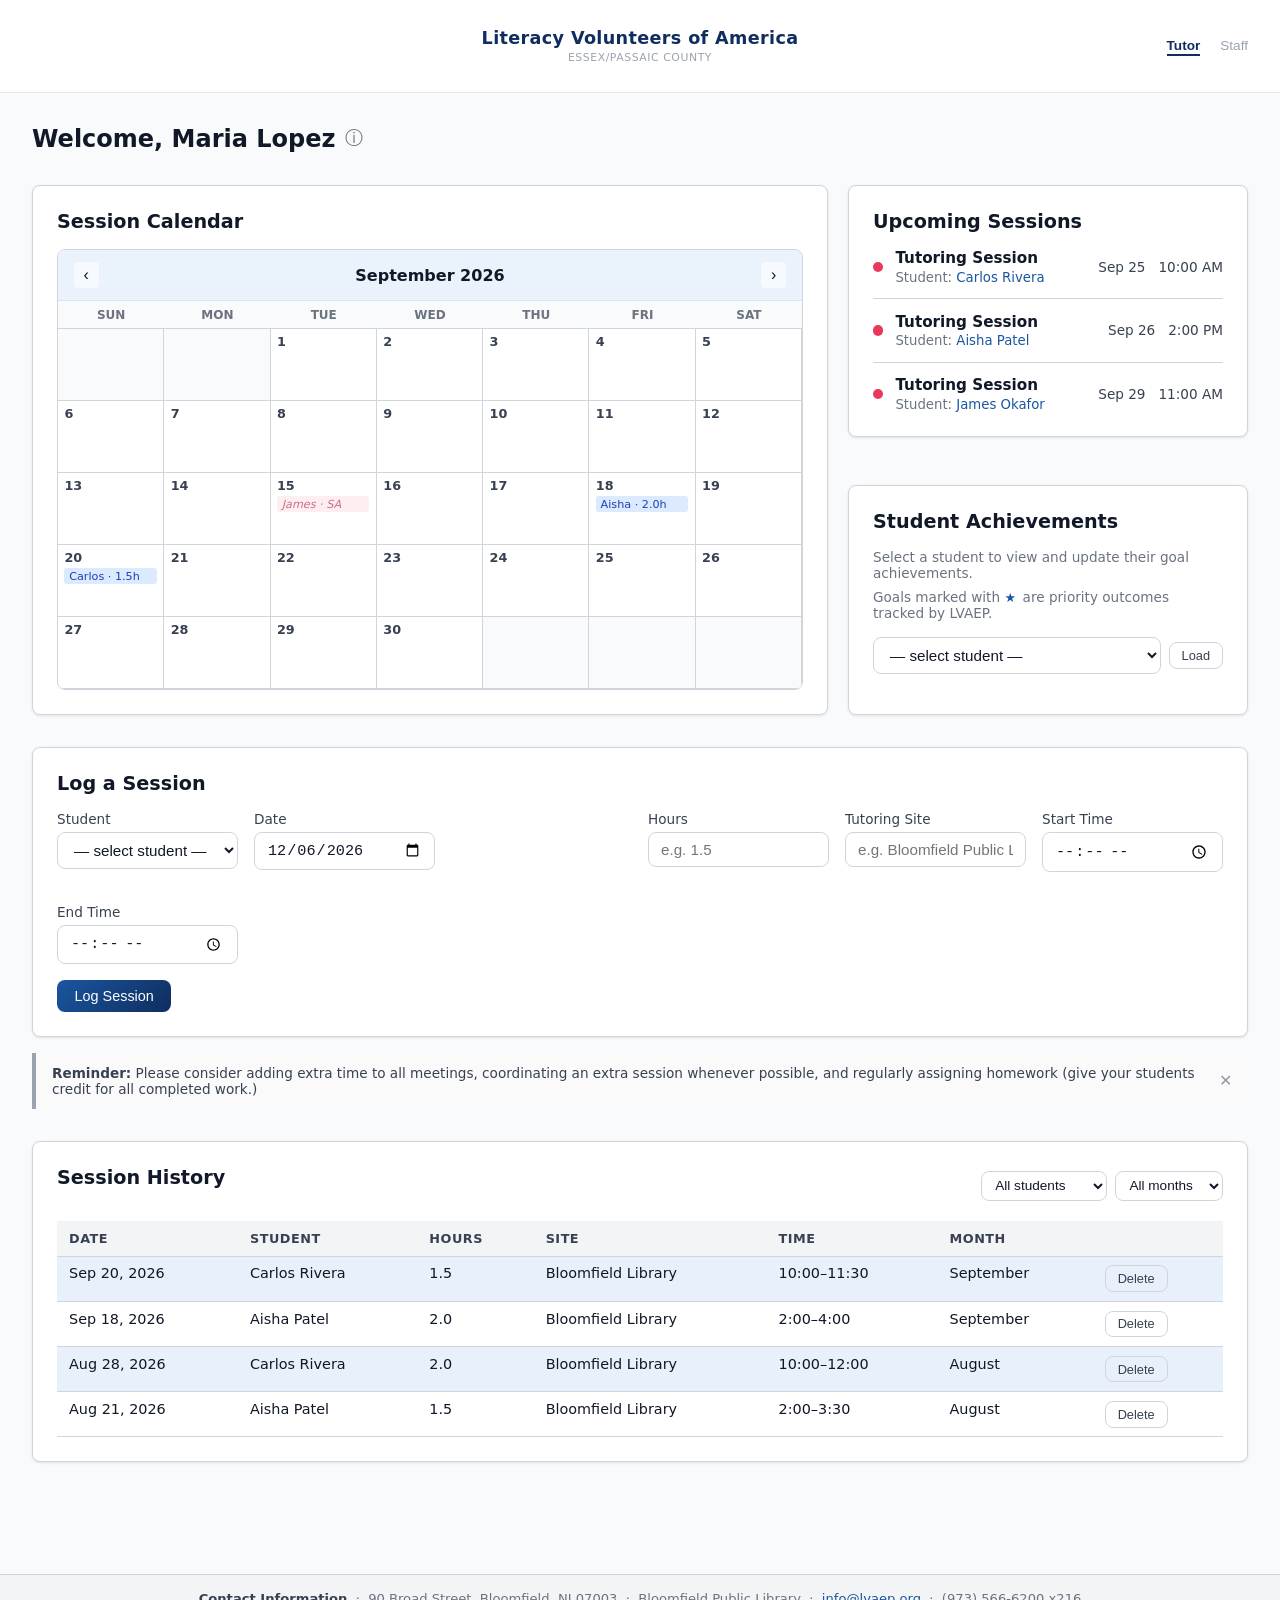
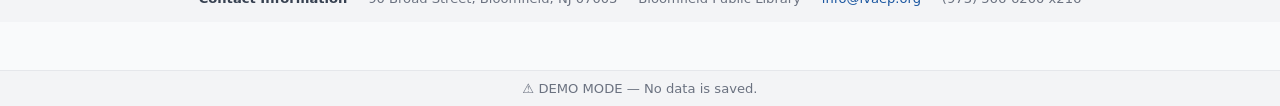
==== commit 7acec7cb: "UI polish: nav, calendar header, session history table, demo banner - Nav redesigned: white backgrou" ====
--- a/demo.html
+++ b/demo.html
@@ -6,7 +6,7 @@
   <title>LVAEP — Demo</title>
   <link rel="stylesheet" href="css/styles.css" />
   <style>
-    .demo-banner { background:#374151; color:#fff; text-align:center; padding:.5rem; font-size:.85rem; font-weight:600; }
+    .demo-banner { background:#f3f4f6; color:#6b7280; border-bottom:1px solid #e5e7eb; text-align:center; padding:.4rem; font-size:.82rem; font-weight:500; }
     .tab-bar { display:flex; gap:0; border-bottom:2px solid var(--border); margin:1.5rem 0 1rem; }
     .tab-btn { background:none; border:none; padding:.6rem 1.25rem; font-size:.9rem; font-weight:500; cursor:pointer; color:var(--gray); border-bottom:2px solid transparent; margin-bottom:-2px; transition:color .15s,border-color .15s; }
     .tab-btn.active { color:var(--blue); border-bottom-color:var(--blue); }
@@ -51,8 +51,9 @@
 
     /* Calendar */
     .cal-wrap { background:#fff; border:1px solid var(--border); border-radius:var(--radius); overflow:hidden; }
-    .cal-header { display:flex; align-items:center; justify-content:space-between; padding:.75rem 1rem; background:linear-gradient(135deg, #1a56a0 0%, #0f2d5e 100%); color:#fff; }
-    .cal-header button { background:rgba(255,255,255,.2); border:none; color:#fff; border-radius:4px; padding:.25rem .6rem; cursor:pointer; font-size:1rem; }
+    .cal-header { display:flex; align-items:center; justify-content:space-between; padding:.75rem 1rem; background:#eaf2fb; color:#111827; border-bottom:1px solid #d4e6f5; }
+    .cal-header button { background:rgba(255,255,255,.6); border:none; color:#111827; border-radius:4px; padding:.25rem .6rem; cursor:pointer; font-size:1rem; }
+    .cal-header button:hover { background:rgba(255,255,255,.95); }
     .cal-grid { display:grid; grid-template-columns:repeat(7,1fr); }
     .cal-dow { text-align:center; padding:.4rem; font-size:.75rem; font-weight:600; text-transform:uppercase; color:var(--gray); background:#f9fafb; border-bottom:1px solid var(--border); }
     .cal-day { min-height:72px; padding:.3rem .4rem; border-right:1px solid var(--border); border-bottom:1px solid var(--border); cursor:pointer; transition:background .12s; position:relative; }
@@ -113,16 +114,18 @@
 </head>
 <body>
 
-<div class="demo-banner">⚠ DEMO MODE — No data is saved.</div>
-
 <nav>
-  <div class="brand">LVAEP<span>Portal</span></div>
+  <div style="position:absolute;left:50%;transform:translateX(-50%);text-align:center;font-family:'Segoe UI',system-ui,sans-serif;">
+    <div style="font-size:1.1rem;font-weight:700;letter-spacing:.02em;color:#0f2d5e;line-height:1.2;">Literacy Volunteers of America</div>
+    <div style="font-size:.68rem;font-weight:400;color:#9ca3af;letter-spacing:.05em;text-transform:uppercase;margin-top:.15rem;">Essex/Passaic County</div>
+  </div>
+  <div></div>
   <div class="nav-right">
     <span id="nav-user"></span>
-    <select id="demo-role-switch" style="background:rgba(255,255,255,.15);border:1px solid rgba(255,255,255,.3);color:#fff;border-radius:6px;padding:.25rem .5rem;font-size:.82rem;cursor:pointer;">
-      <option value="tutor">View as: Tutor</option>
-      <option value="admin">View as: Staff</option>
-    </select>
+    <div style="display:flex;gap:1.25rem;">
+      <button id="role-tutor-btn" onclick="setDemoRole('tutor')" style="background:none;border:none;border-bottom:2px solid #0f2d5e;cursor:pointer;font-size:.85rem;font-weight:600;color:#0f2d5e;padding:.1rem 0;transition:all .15s;">Tutor</button>
+      <button id="role-staff-btn" onclick="setDemoRole('admin')" style="background:none;border:none;border-bottom:2px solid transparent;cursor:pointer;font-size:.85rem;font-weight:500;color:#9ca3af;padding:.1rem 0;transition:all .15s;">Staff</button>
+    </div>
   </div>
 </nav>
 
@@ -313,7 +316,7 @@
         </div>
       </div>
       <div class="table-wrap">
-        <table>
+        <table class="sessions-table">
           <thead><tr><th>Date</th><th>Student</th><th>Hours</th><th>Site</th><th>Time</th><th>Month</th><th class="no-print"></th></tr></thead>
           <tbody id="demo-sessions-body">
             <tr><td>Sep 20, 2026</td><td>Carlos Rivera</td><td>1.5</td><td>Bloomfield Library</td><td>10:00–11:30</td><td>September</td><td><button class="btn btn-ghost btn-sm">Delete</button></td></tr>
@@ -505,8 +508,14 @@
   document.getElementById("view-tutor").style.display = role === "tutor" ? "block" : "none";
   document.getElementById("view-admin").style.display = role === "admin" ? "block" : "none";
 }
-document.getElementById("demo-role-switch").addEventListener("change", e => showView(e.target.value));
-showView("tutor");
+function setDemoRole(role) {
+  showView(role);
+  const active   = "border-bottom:2px solid #0f2d5e;color:#0f2d5e;font-weight:600;";
+  const inactive = "border-bottom:2px solid transparent;color:#9ca3af;font-weight:500;";
+  document.getElementById("role-tutor-btn").style.cssText += role === "tutor" ? active : inactive;
+  document.getElementById("role-staff-btn").style.cssText += role === "admin" ? active : inactive;
+}
+setDemoRole("tutor");
 
 document.getElementById("demo-date").value = new Date().toISOString().split("T")[0];
 
@@ -818,5 +827,8 @@
 // ── PDF export ─────────────────────────────────────────────────────────────────
 document.getElementById("demo-csv-btn").addEventListener("click", () => window.print());
 </script>
+
+<footer class="demo-banner no-print" style="margin-top:3rem;border-top:1px solid #e5e7eb;border-bottom:none;padding:.6rem 1rem;">⚠ DEMO MODE — No data is saved.</footer>
+
 </body>
 </html>
--- a/css/styles.css
+++ b/css/styles.css
@@ -24,18 +24,19 @@
 .page-wrap { padding: 0 2rem 4rem; }
 
 nav {
-  background: linear-gradient(135deg, #1a56a0 0%, #0f2d5e 100%);
-  color: #fff;
-  padding: .75rem 1.5rem;
+  background: #fff;
+  color: #111827;
+  border-bottom: 1px solid #e5e7eb;
+  padding: 2.25rem 2rem;
   display: flex;
   align-items: center;
   justify-content: space-between;
   gap: 1rem;
+  position: relative;
 }
 nav .brand { font-weight: 700; font-size: 1rem; letter-spacing: .02em; }
-nav .brand span { font-weight: 400; opacity: .8; margin-left: .4rem; font-size: .85rem; }
 nav .nav-right { display: flex; align-items: center; gap: 1rem; font-size: .9rem; }
-nav .nav-right a { color: #fff; opacity: .85; }
+nav .nav-right a { color: #1a56a0; opacity: .85; }
 nav .nav-right a:hover { opacity: 1; text-decoration: none; }
 #nav-user { opacity: .75; font-size: .85rem; }
 
@@ -285,6 +286,14 @@
 .type-ta  { color: #92400e; font-weight: 700; }
 .type-sa  { color: #1e40af; font-weight: 700; }
 .type-h   { color: #065f46; font-weight: 700; }
+
+/* ── Session history table ────────────────────────────────────── */
+.sessions-table thead th {
+  background: #f3f4f6;
+  color: #374151;
+  font-weight: 600;
+  border-bottom: 1px solid #d1d5db;
+}
 
 /* ── Achievements ─────────────────────────────────────────────── */
 .ach-grid { display: grid; gap: .4rem; }
